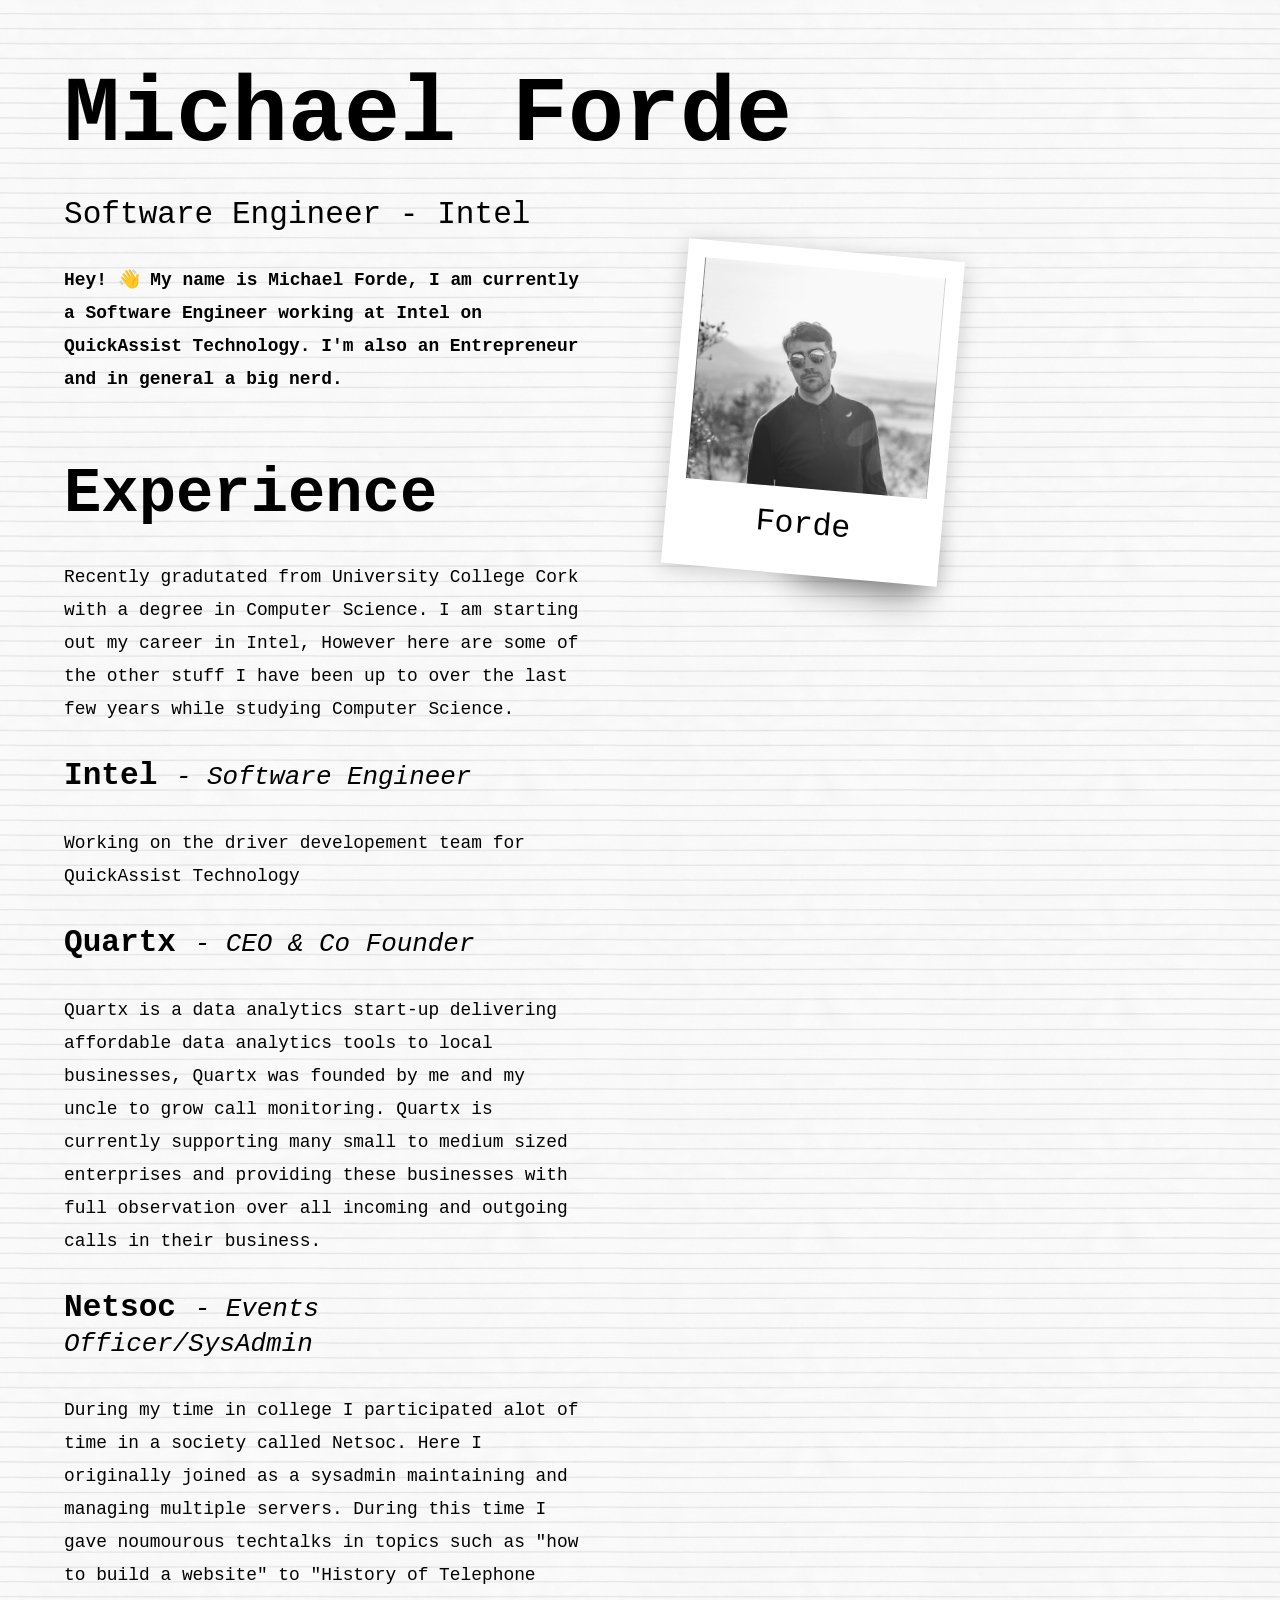
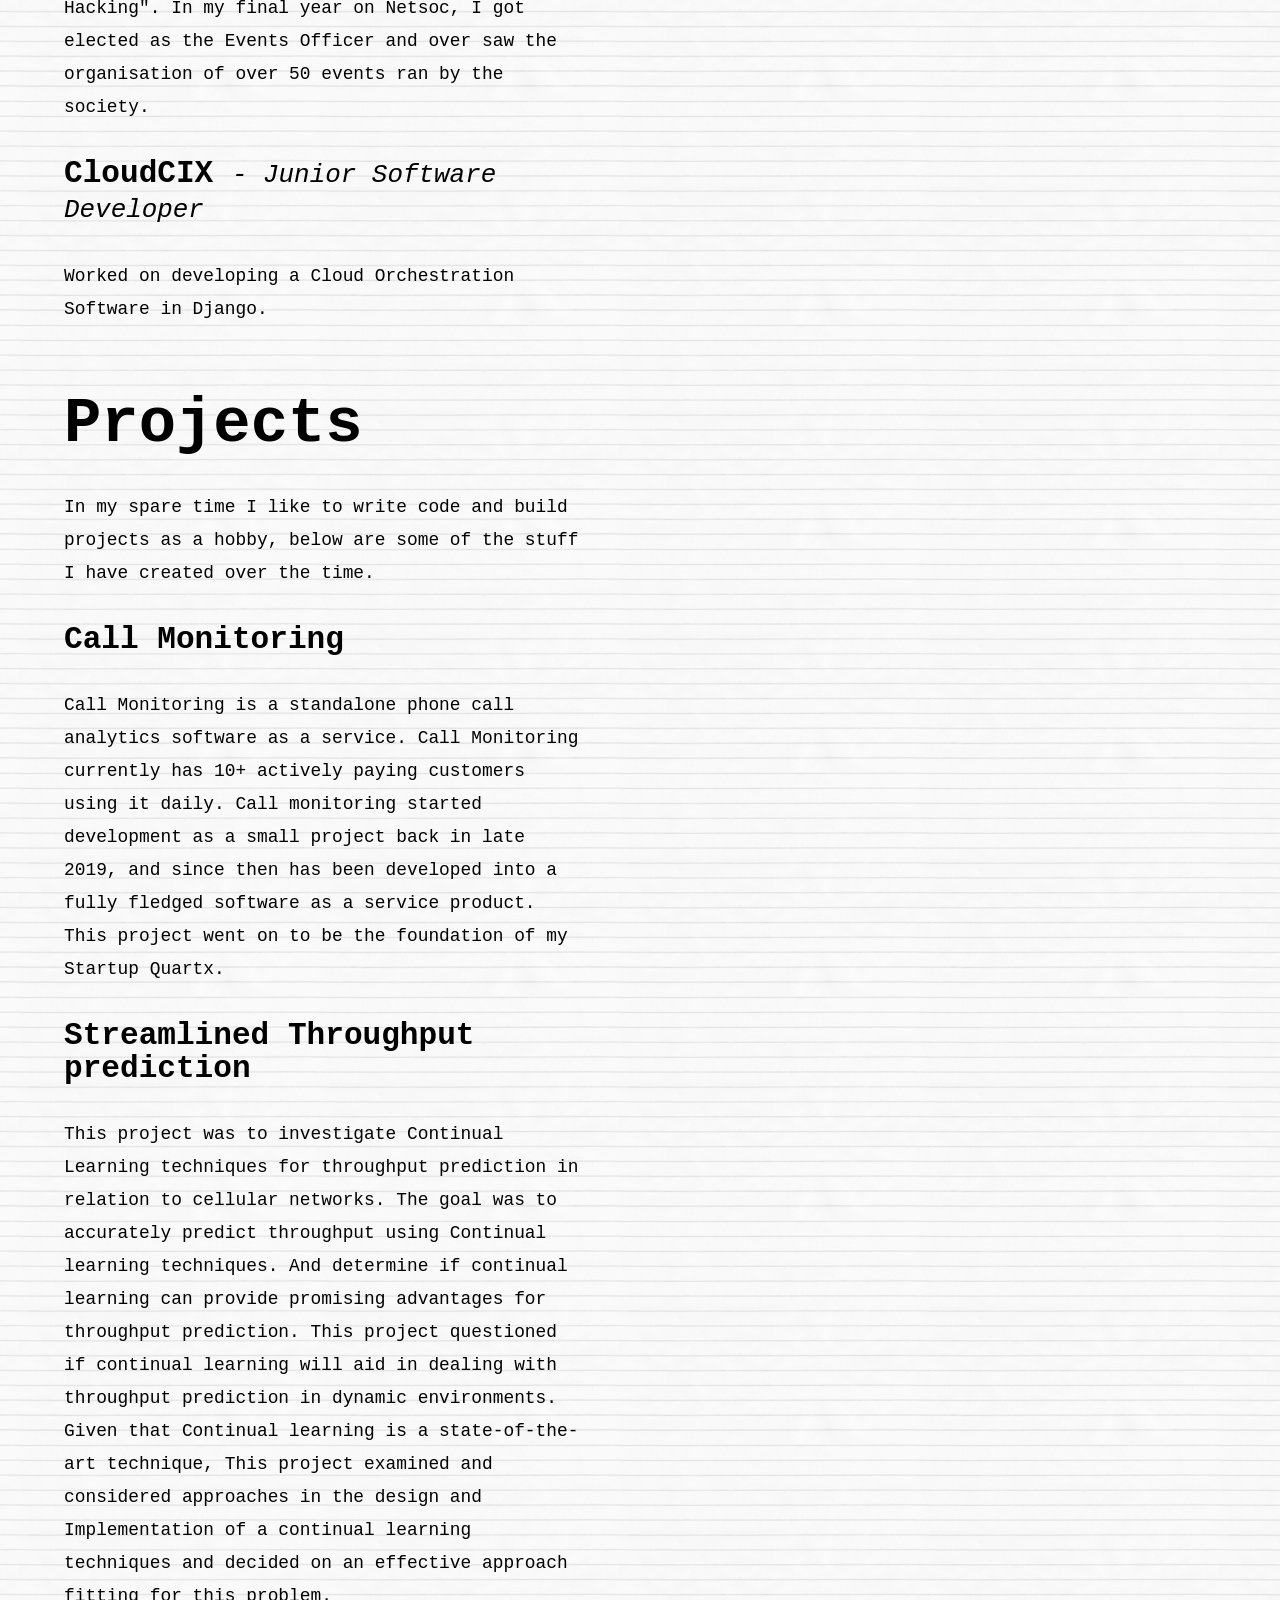
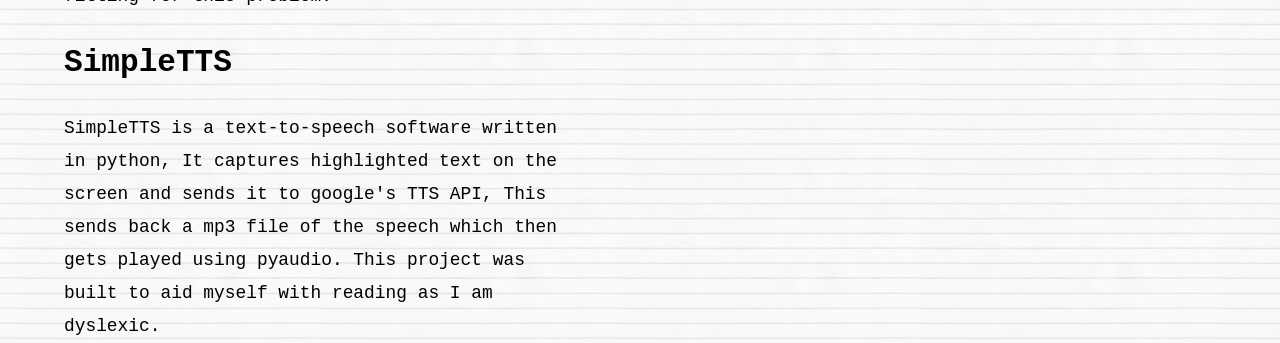
==== index.html @ eefd8bce "first" ====
<!doctype html>
<html>

  <head>
    <title>Michael Forde - forde.dev</title>
    <link rel="stylesheet" type="text/css" href="style/typebase.css" />
  </head>

  <body>

    <h1><code>Michael Forde</code></h1>

  <div class="colLeft">
      <p class="lead">
          <code>Software Engineer - Intel</code>      
      </p>

      <p>
        <b><code> 
          Hey! &#x1F44B; My name is Michael Forde, I am currently a Software Engineer working at Intel on QuickAssist Technology. 
          I'm also an Entrepreneur and in general a big nerd.
        </code></b>
        </p>


    <article>
      <h2><code>Experience</code></h2>

      <p>
        <code>
          Recently gradutated from University College Cork with a degree in Computer Science. I am starting out my career in Intel, However here are
          some of the other stuff I have been up to over the last few years while studying Computer Science.
        </code>
      </p>
      
      <section>
        <h3>
          <code>Intel <small>- Software Engineer</small></code>
        </h3>

        <p>
       <code>Working on the driver developement team for QuickAssist Technology</code>
        </p>
      </section>
      <section>
        <h3>
          <code>Quartx <small>- CEO & Co Founder</small></code>
        </h3>

        <p>
        <code>
          Quartx is a data analytics start-up delivering affordable data analytics tools 
          to local businesses, Quartx was founded by me and my uncle to grow call monitoring. 
          Quartx is currently supporting many small to medium sized enterprises and providing 
          these businesses with full observation over all incoming and outgoing calls in their business.
        </code>
        </p>
      </section>
      <section>
        <h3>
          <code>Netsoc <small>- Events Officer/SysAdmin</small></code>
        </h3>

        <p>
        <code>
          During my time in college I participated alot of time in a society called Netsoc. 
          Here I originally joined as a sysadmin maintaining and managing multiple servers. During this time
          I gave noumourous techtalks in topics such as "how to build a website" to "History of Telephone Hacking".
          In my final year on Netsoc, I got elected as the Events Officer and over saw the organisation of over 50 events
          ran by the society.
        </code>
        </p>
      </section>
      <section>
        <h3>
          <code>CloudCIX <small>- Junior Software Developer</small></code>
        </h3>

        <p>
        <code>
          Worked on developing a Cloud Orchestration Software in Django.
        </code>
        </p>
      </section>
    </article>

    
    <article>
      <h2><code>Projects</code></h2>

      <p>
        <code>
          In my spare time I like to write code and build projects as a hobby, below are some of the stuff I have created over the time.
        </code>
      </p>
      
      <section>
        <h3>
          <code>Call Monitoring</code>
        </h3>

        <p>
        <code>
         Call Monitoring is a standalone phone call analytics software as a service. 
         Call Monitoring currently has 10+ actively paying customers using it daily. 
         Call monitoring started development as a small project back in late 2019, 
         and since then has been developed into a fully fledged software as a service product.
         This project went on to be the foundation of my Startup Quartx.
        </code>
        </p>
      </section>
      <section>
        <h3>
          <code>Streamlined Throughput prediction</code>
        </h3>

        <p>
        <code>
          This project was to investigate Continual Learning techniques for
          throughput prediction in relation to cellular networks. The goal was to accurately
          predict throughput using Continual learning techniques. And determine
          if continual learning can provide promising advantages for throughput 
          prediction. This project questioned if continual learning will aid in
          dealing with throughput prediction in dynamic environments. Given that
          Continual learning is a state-of-the-art technique, This project examined
          and considered approaches in the design and Implementation of a continual
          learning techniques and decided on an effective approach fitting for this problem.
        </code>
        </p>
      </section>
      <section>
        <h3>
          <code>SimpleTTS</code>
        </h3>

        <p>
        <code>
          SimpleTTS is a text-to-speech software written in python, It captures
          highlighted text on the screen and sends it to google's TTS API, This
          sends back a mp3 file of the speech which then gets played using pyaudio.
          This project was built to aid myself with reading as I am dyslexic.
        </code>
        </p>
      </section>
    </article>


    </div>

    <div class="colright">
      <div class="item">
        <div class="polaroid"><img src="./assets/forde.png">
          <div class="caption"><code>Forde</code></div>
        </div>
      </div>


    </div>



  </body>
</html>
---- style/typebase.css ----
/*! Typebase.less v0.1.0 | MIT License */
/* Setup */
html {
  /* Change default typefaces here */
  font-family: serif;
  font-size: 137.5%;
  -webkit-font-smoothing: antialiased;
}
/* Copy & Lists */

body {
  /* width: 50%; */
  background-image: url(../assets/lined-paper.png);
  /* background-size: 20em; */
  background-repeat: repeat;
  margin: 0 5%;
}
.colLeft { 
  width: 45%; 
  float: left; 
  margin-right: 5%; 
}
.colRight { 
  width: 45%; 
  float: left; 
}
p {
  line-height: 1.5rem;
  margin-top: 1.5rem;
  margin-bottom: 0;
}
small {
  font-style: italic;
  font-weight: 10;
}
ul,
ol {
  margin-top: 1.5rem;
  margin-bottom: 1.5rem;
}
ul li,
ol li {
  line-height: 1.5rem;
}
ul ul,
ol ul,
ul ol,
ol ol {
  margin-top: 0;
  margin-bottom: 0;
}
blockquote {
  line-height: 1.5rem;
  margin-top: 1.5rem;
  margin-bottom: 1.5rem;
}
/* Headings */
h1,
h2,
h3,
h4,
h5,
h6 {
  /* Change heading typefaces here */
  font-family: sans-serif;
  margin-top: 1.5rem;
  margin-bottom: 0;
  line-height: 1.5rem;
}
h1 {
  font-size: 4.242rem;
  line-height: 4.5rem;
  margin-top: 3rem;
}
h2 {
  font-size: 2.828rem;
  line-height: 3rem;
  margin-top: 3rem;
}
h3 {
  font-size: 1.414rem;
}
h4 {
  font-size: 0.707rem;
}
h5 {
  font-size: 0.4713333333333333rem;
}
h6 {
  font-size: 0.3535rem;
}
/* Tables */
table {
  margin-top: 1.5rem;
  border-spacing: 0px;
  border-collapse: collapse;
}
table td,
table th {
  padding: 0;
  line-height: 33px;
}
/* Code blocks */
code {
  vertical-align: bottom;
}
/* Leading paragraph text */
.lead {
  font-size: 1.414rem;
}
/* Hug the block above you */
.hug {
  margin-top: 0;
}

.wrapper {
  width: 100%;
  padding: 0 2rem;
  text-align: center;
}
.polaroid {
  background: #fff;
  padding: 1rem;
  box-shadow: 0 0.2rem 1.2rem rgba(0,0,0,0.2);
  
}
.polaroid > img{
  max-width: 100%;
  height: auto;
}
.caption {
  font-size: 1.8rem;
  text-align: center;
  line-height: 2em;
}
.item {
  width: 30%;
  display: inline-block;
  margin-top: 2rem;
  filter: grayscale(100%);
}
.item .polaroid:before {
  content: '';
  position: absolute;
  z-index: -1;
  transition: all 0.35s;
}
.item:nth-of-type(4n+1) {
  transform: scale(0.8, 0.8) rotate(5deg);
  transition: all 0.35s;
}
.item:nth-of-type(4n+1) .polaroid:before {
  transform: rotate(6deg);
  height: 20%;
  width: 47%;
  bottom: 30px;
  right: 12px;
  box-shadow: 0 2.1rem 2rem rgba(0,0,0,0.4);
}
.item:nth-of-type(4n+2) {
  transform: scale(0.8, 0.8) rotate(-5deg);
  transition: all 0.35s;
}
.item:nth-of-type(4n+2) .polaroid:before {
  transform: rotate(-6deg);
  height: 20%;
  width: 47%;
  bottom: 30px;
  left: 12px;
  box-shadow: 0 2.1rem 2rem rgba(0,0,0,0.4);
}
.item:nth-of-type(4n+4) {
  transform: scale(0.8, 0.8) rotate(3deg);
  transition: all 0.35s;
}
.item:nth-of-type(4n+4) .polaroid:before {
  transform: rotate(4deg);
  height: 20%;
  width: 47%;
  bottom: 30px;
  right: 12px;
  box-shadow: 0 2.1rem 2rem rgba(0,0,0,0.3);
}
.item:nth-of-type(4n+3) {
  transform: scale(0.8, 0.8) rotate(-3deg);
  transition: all 0.35s;
}
.item:nth-of-type(4n+3) .polaroid:before {
  transform: rotate(-4deg);
  height: 20%;
  width: 47%;
  bottom: 30px;
  left: 12px;
  box-shadow: 0 2.1rem 2rem rgba(0,0,0,0.3);
}
.item:hover {
  filter: none;
  transform: scale(1, 1) rotate(0deg) !important;
  transition: all 0.35s;
}
.item:hover .polaroid:before {
  content: '';
  position: absolute;
  z-index: -1;
  transform: rotate(0deg);
  height: 90%;
  width: 90%;
  bottom: 0%;
  right: 5%;
  box-shadow: 0 1rem 3rem rgba(0,0,0,0.2);
  transition: all 0.35s;
}
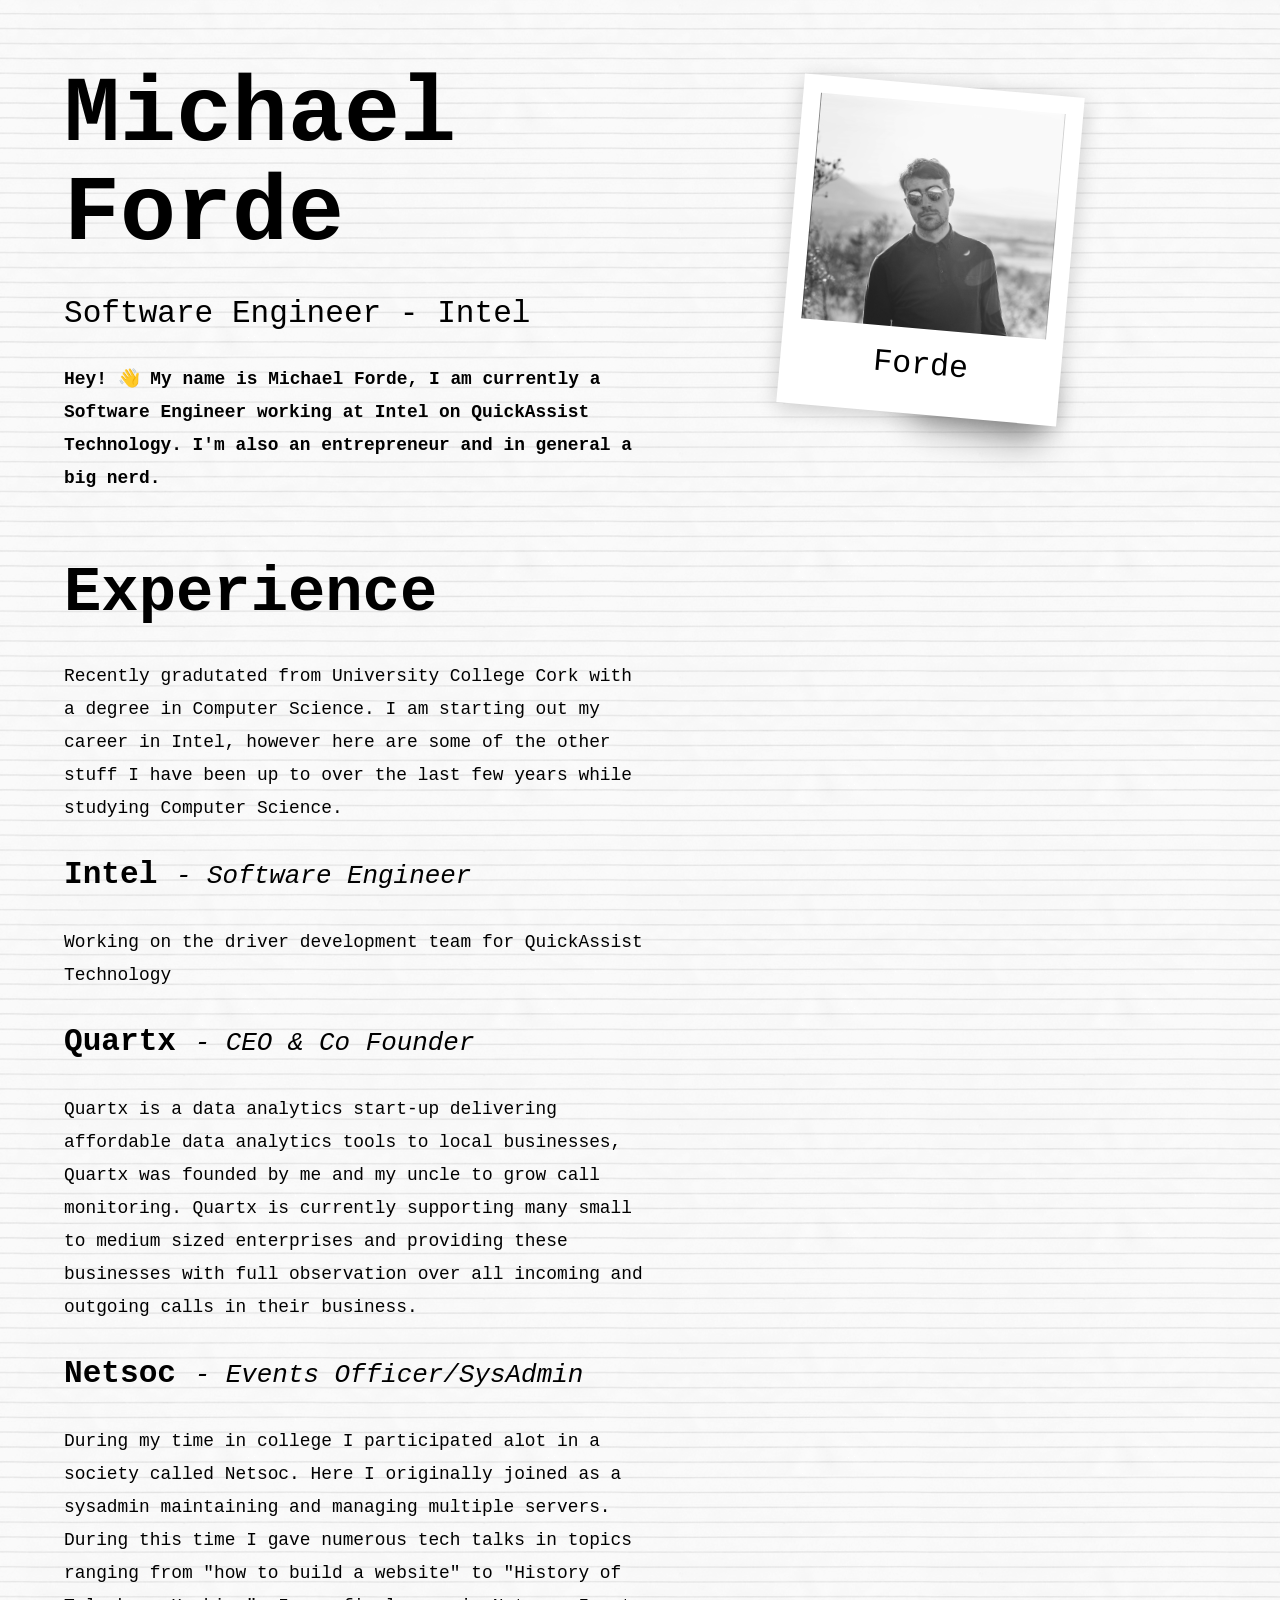
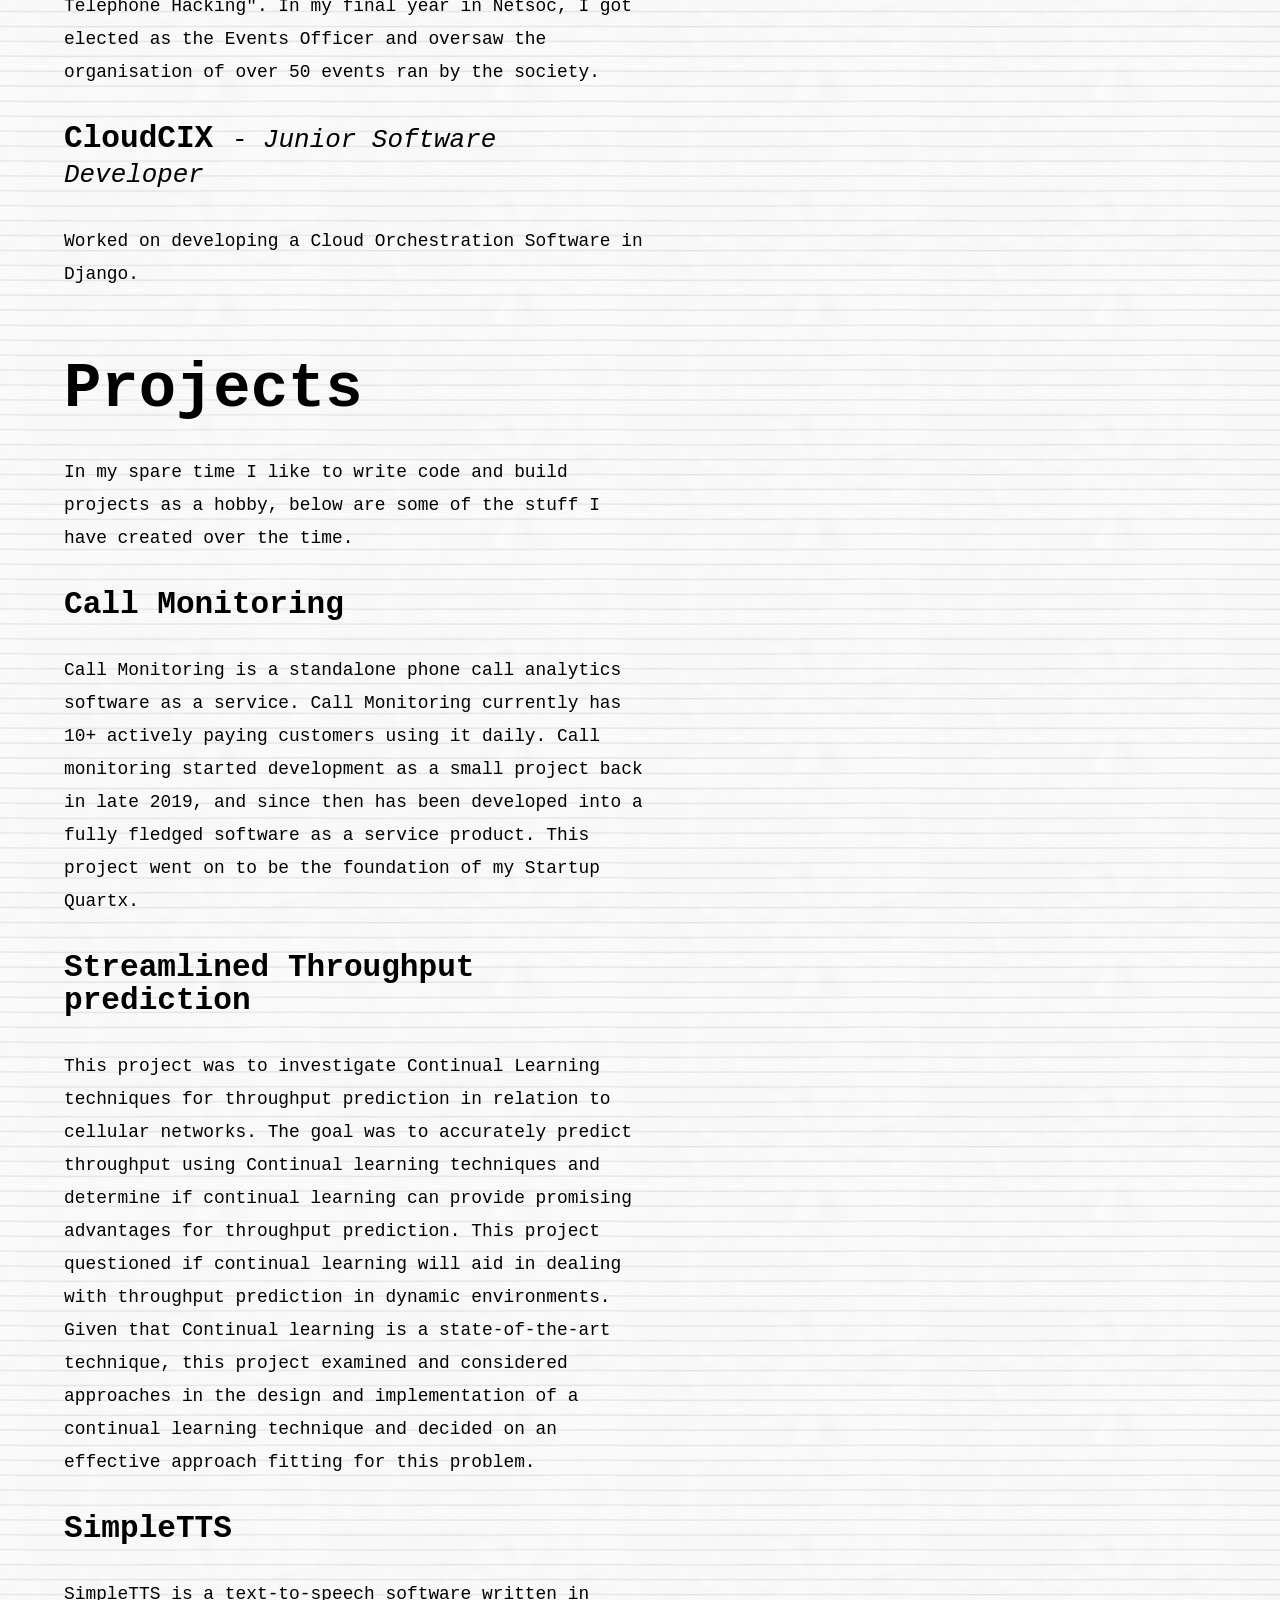
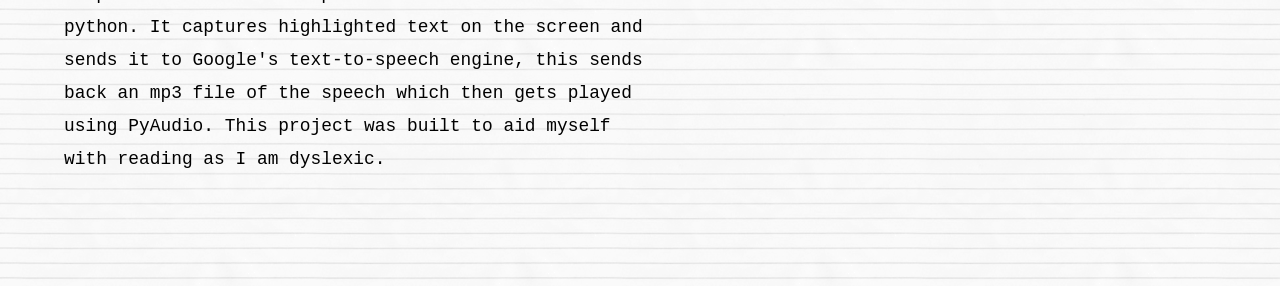
==== commit d6f62a00: "added changes" ====
--- a/index.html
+++ b/index.html
@@ -8,9 +8,11 @@
 
   <body>
 
+
+
+  <div class="col">
+
     <h1><code>Michael Forde</code></h1>
-
-  <div class="colLeft">
       <p class="lead">
           <code>Software Engineer - Intel</code>      
       </p>
@@ -18,7 +20,7 @@
       <p>
         <b><code> 
           Hey! &#x1F44B; My name is Michael Forde, I am currently a Software Engineer working at Intel on QuickAssist Technology. 
-          I'm also an Entrepreneur and in general a big nerd.
+          I'm also an entrepreneur and in general a big nerd.
         </code></b>
         </p>
 
@@ -28,7 +30,7 @@
 
       <p>
         <code>
-          Recently gradutated from University College Cork with a degree in Computer Science. I am starting out my career in Intel, However here are
+          Recently gradutated from University College Cork with a degree in Computer Science. I am starting out my career in Intel, however here are
           some of the other stuff I have been up to over the last few years while studying Computer Science.
         </code>
       </p>
@@ -39,7 +41,7 @@
         </h3>
 
         <p>
-       <code>Working on the driver developement team for QuickAssist Technology</code>
+       <code>Working on the driver development team for QuickAssist Technology</code>
         </p>
       </section>
       <section>
@@ -63,10 +65,10 @@
 
         <p>
         <code>
-          During my time in college I participated alot of time in a society called Netsoc. 
+          During my time in college I participated alot in a society called Netsoc. 
           Here I originally joined as a sysadmin maintaining and managing multiple servers. During this time
-          I gave noumourous techtalks in topics such as "how to build a website" to "History of Telephone Hacking".
-          In my final year on Netsoc, I got elected as the Events Officer and over saw the organisation of over 50 events
+          I gave numerous tech talks in topics ranging from "how to build a website" to "History of Telephone Hacking".
+          In my final year in Netsoc, I got elected as the Events Officer and oversaw the organisation of over 50 events
           ran by the society.
         </code>
         </p>
@@ -118,13 +120,13 @@
         <code>
           This project was to investigate Continual Learning techniques for
           throughput prediction in relation to cellular networks. The goal was to accurately
-          predict throughput using Continual learning techniques. And determine
+          predict throughput using Continual learning techniques and determine
           if continual learning can provide promising advantages for throughput 
           prediction. This project questioned if continual learning will aid in
           dealing with throughput prediction in dynamic environments. Given that
-          Continual learning is a state-of-the-art technique, This project examined
-          and considered approaches in the design and Implementation of a continual
-          learning techniques and decided on an effective approach fitting for this problem.
+          Continual learning is a state-of-the-art technique, this project examined
+          and considered approaches in the design and implementation of a continual
+          learning technique and decided on an effective approach fitting for this problem.
         </code>
         </p>
       </section>
@@ -135,9 +137,9 @@
 
         <p>
         <code>
-          SimpleTTS is a text-to-speech software written in python, It captures
-          highlighted text on the screen and sends it to google's TTS API, This
-          sends back a mp3 file of the speech which then gets played using pyaudio.
+          SimpleTTS is a text-to-speech software written in python. It captures
+          highlighted text on the screen and sends it to Google's text-to-speech engine, this
+          sends back an mp3 file of the speech which then gets played using PyAudio.
           This project was built to aid myself with reading as I am dyslexic.
         </code>
         </p>
@@ -147,15 +149,14 @@
 
     </div>
 
-    <div class="colright">
+    <div class="col">
       <div class="item">
         <div class="polaroid"><img src="./assets/forde.png">
           <div class="caption"><code>Forde</code></div>
         </div>
       </div>
+    </div>
 
-
-    </div>
 
 
 
--- a/style/typebase.css
+++ b/style/typebase.css
@@ -14,16 +14,13 @@
   /* background-size: 20em; */
   background-repeat: repeat;
   margin: 0 5%;
-}
-.colLeft { 
-  width: 45%; 
-  float: left; 
-  margin-right: 5%; 
-}
-.colRight { 
-  width: 45%; 
-  float: left; 
-}
+  display: grid;
+  grid-template-columns: auto auto;
+}
+.col { 
+ padding: 0 5em 5em 0;
+}
+
 p {
   line-height: 1.5rem;
   margin-top: 1.5rem;
@@ -134,7 +131,6 @@
   line-height: 2em;
 }
 .item {
-  width: 30%;
   display: inline-block;
   margin-top: 2rem;
   filter: grayscale(100%);
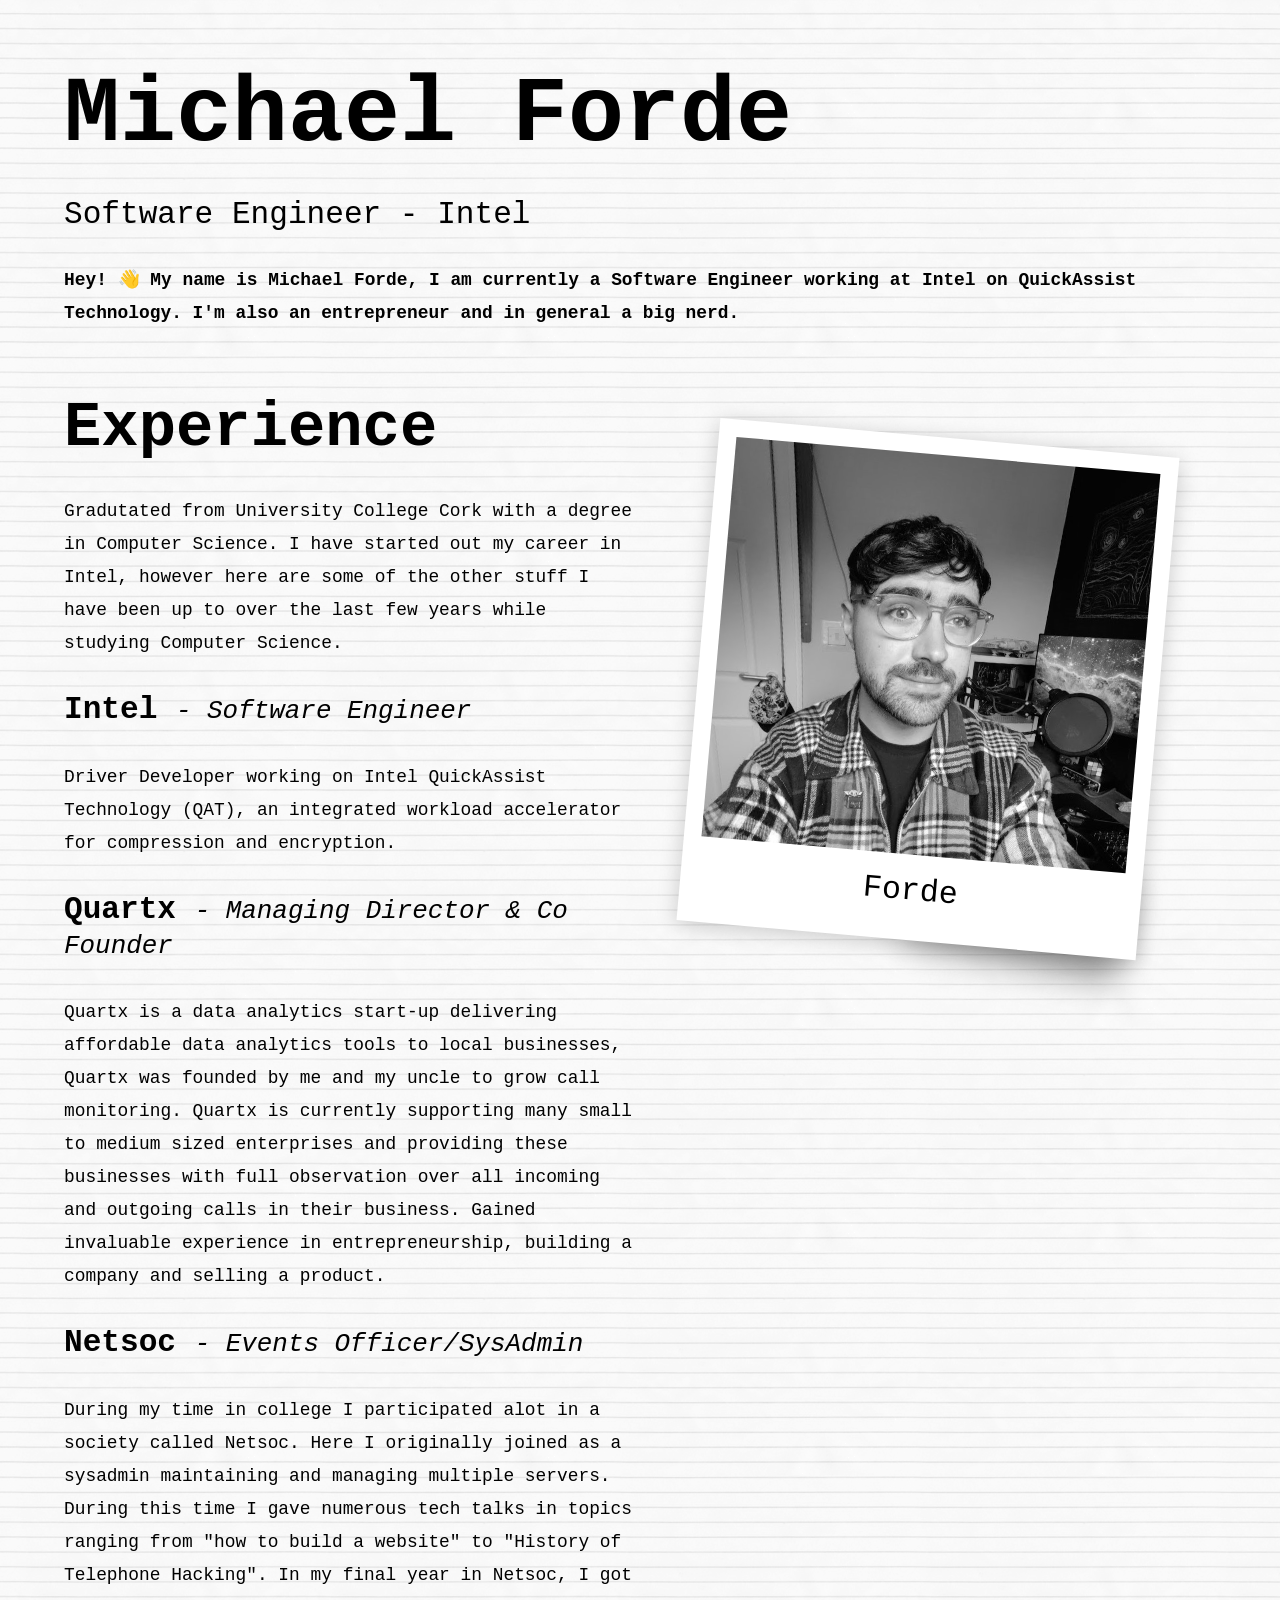
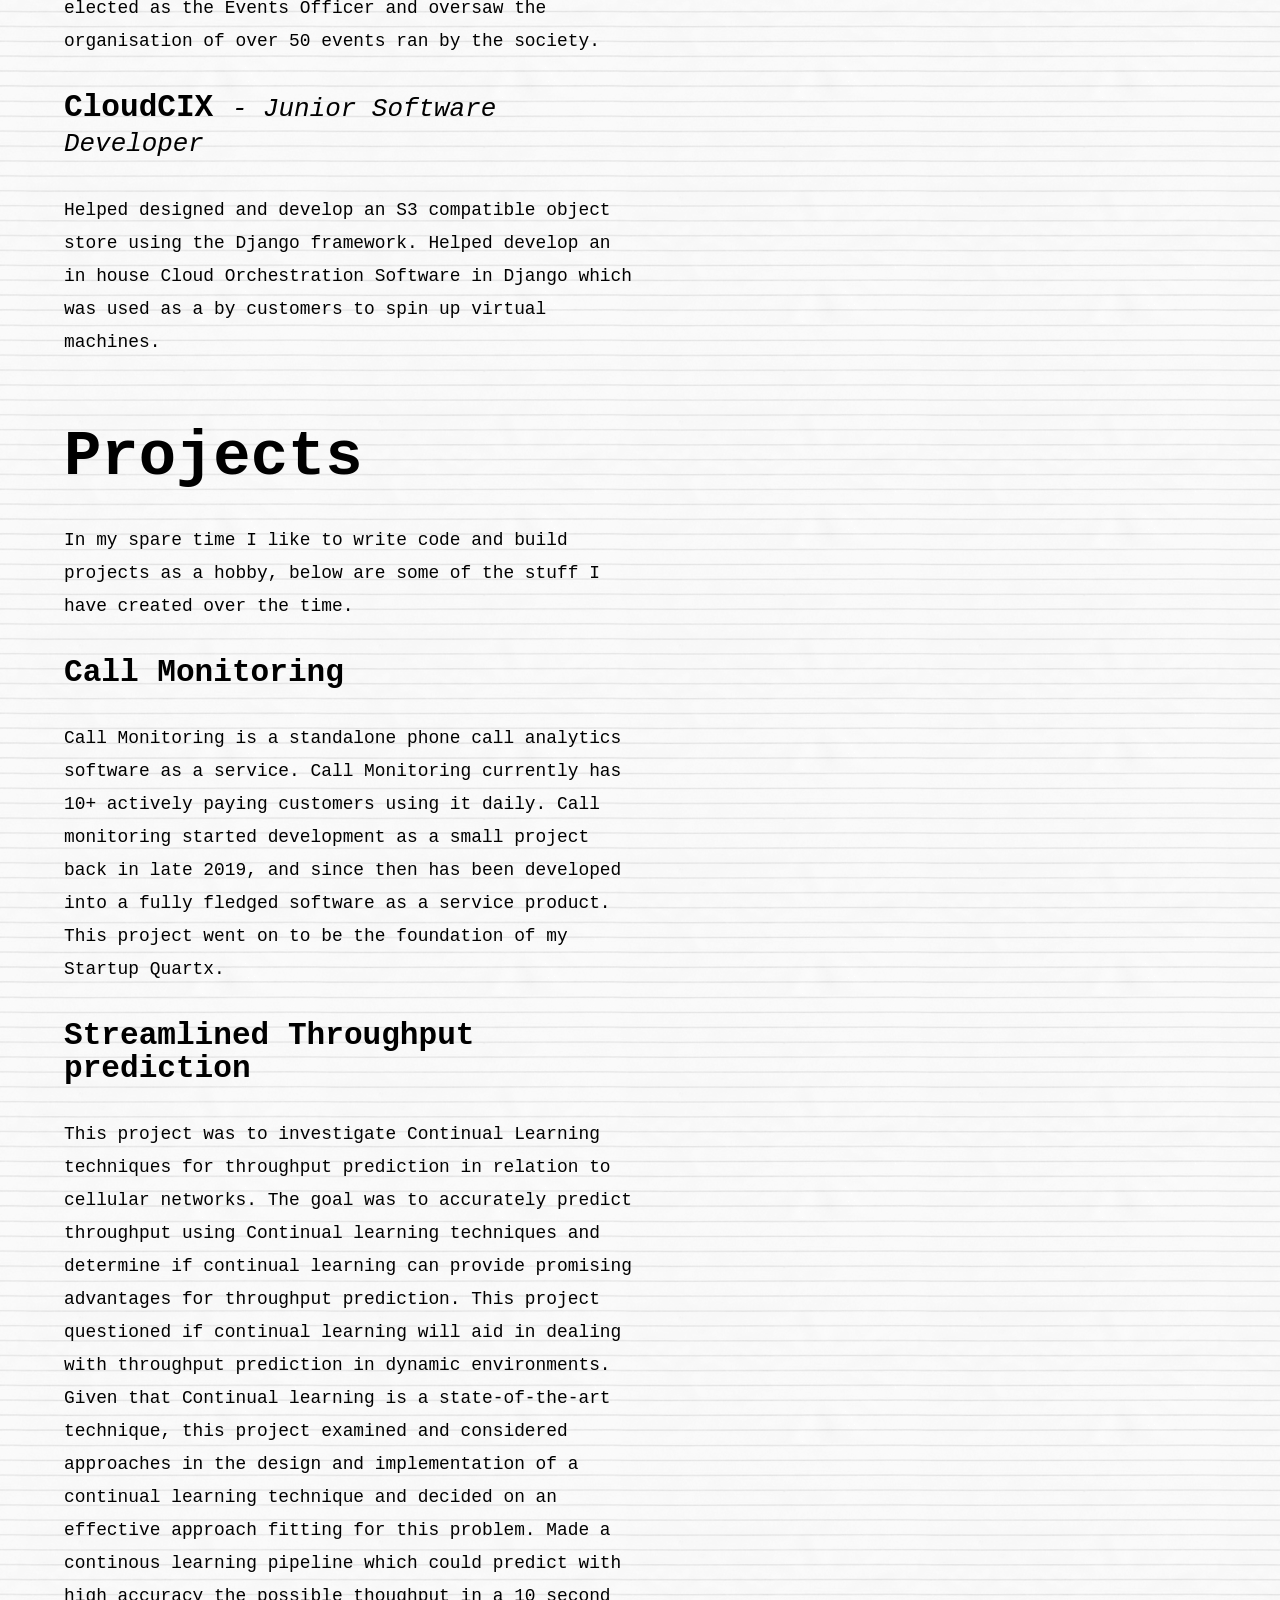
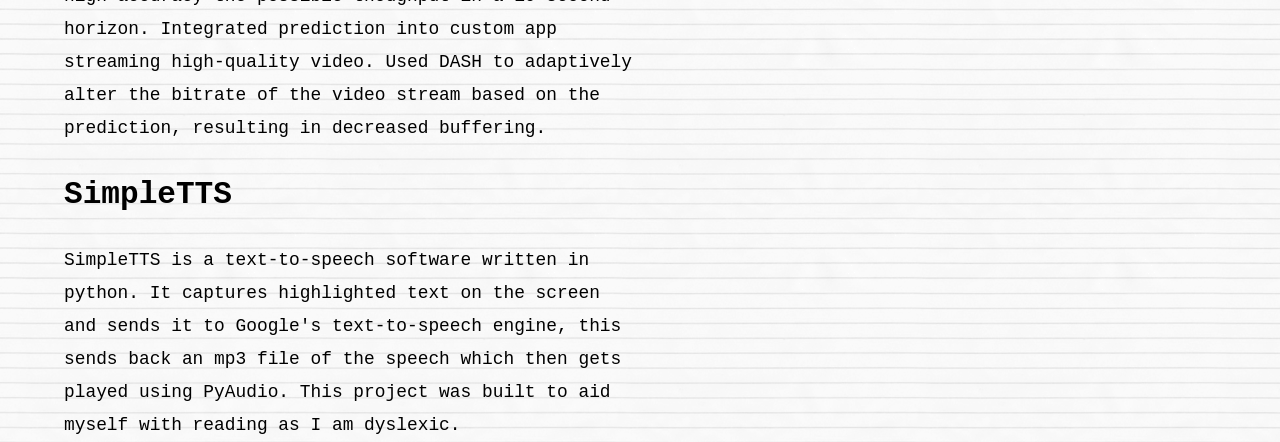
==== commit 18f11e2c: "Making website scale with phone small adjustment to scale website for phones  Signed-off-by: Michael" ====
--- a/index.html
+++ b/index.html
@@ -10,7 +10,7 @@
 
 
 
-  <div class="col">
+  <div class="top">
 
     <h1><code>Michael Forde</code></h1>
       <p class="lead">
@@ -23,14 +23,24 @@
           I'm also an entrepreneur and in general a big nerd.
         </code></b>
         </p>
+  </div>
 
+  <div class="photo">
+    <div class="item">
+      <div class="polaroid"><img src="./assets/forde-2.jpg">
+        <div class="caption"><code>Forde</code></div>
+      </div>
+    </div>
+  </div>
+  
+  <div class="main">
 
     <article>
       <h2><code>Experience</code></h2>
 
       <p>
         <code>
-          Recently gradutated from University College Cork with a degree in Computer Science. I am starting out my career in Intel, however here are
+          Gradutated from University College Cork with a degree in Computer Science. I have started out my career in Intel, however here are
           some of the other stuff I have been up to over the last few years while studying Computer Science.
         </code>
       </p>
@@ -41,12 +51,15 @@
         </h3>
 
         <p>
-       <code>Working on the driver development team for QuickAssist Technology</code>
+          <code>
+            Driver Developer working on Intel QuickAssist Technology (QAT), 
+            an integrated workload accelerator for compression and encryption.
+          </code>
         </p>
       </section>
       <section>
         <h3>
-          <code>Quartx <small>- CEO & Co Founder</small></code>
+          <code>Quartx <small>- Managing Director & Co Founder</small></code>
         </h3>
 
         <p>
@@ -55,6 +68,7 @@
           to local businesses, Quartx was founded by me and my uncle to grow call monitoring. 
           Quartx is currently supporting many small to medium sized enterprises and providing 
           these businesses with full observation over all incoming and outgoing calls in their business.
+          Gained invaluable experience in entrepreneurship, building a company and selling a product.
         </code>
         </p>
       </section>
@@ -80,7 +94,9 @@
 
         <p>
         <code>
-          Worked on developing a Cloud Orchestration Software in Django.
+          Helped designed and develop an S3 compatible object store using the Django framework.
+          Helped develop an in house Cloud Orchestration Software in Django which was 
+          used as a by customers to spin up virtual machines.
         </code>
         </p>
       </section>
@@ -102,13 +118,13 @@
         </h3>
 
         <p>
-        <code>
-         Call Monitoring is a standalone phone call analytics software as a service. 
-         Call Monitoring currently has 10+ actively paying customers using it daily. 
-         Call monitoring started development as a small project back in late 2019, 
-         and since then has been developed into a fully fledged software as a service product.
-         This project went on to be the foundation of my Startup Quartx.
-        </code>
+          <code>
+          Call Monitoring is a standalone phone call analytics software as a service. 
+          Call Monitoring currently has 10+ actively paying customers using it daily. 
+          Call monitoring started development as a small project back in late 2019, 
+          and since then has been developed into a fully fledged software as a service product.
+          This project went on to be the foundation of my Startup Quartx.
+          </code>
         </p>
       </section>
       <section>
@@ -117,17 +133,21 @@
         </h3>
 
         <p>
-        <code>
-          This project was to investigate Continual Learning techniques for
-          throughput prediction in relation to cellular networks. The goal was to accurately
-          predict throughput using Continual learning techniques and determine
-          if continual learning can provide promising advantages for throughput 
-          prediction. This project questioned if continual learning will aid in
-          dealing with throughput prediction in dynamic environments. Given that
-          Continual learning is a state-of-the-art technique, this project examined
-          and considered approaches in the design and implementation of a continual
-          learning technique and decided on an effective approach fitting for this problem.
-        </code>
+          <code>
+            This project was to investigate Continual Learning techniques for
+            throughput prediction in relation to cellular networks. The goal was to accurately
+            predict throughput using Continual learning techniques and determine
+            if continual learning can provide promising advantages for throughput 
+            prediction. This project questioned if continual learning will aid in
+            dealing with throughput prediction in dynamic environments. Given that
+            Continual learning is a state-of-the-art technique, this project examined
+            and considered approaches in the design and implementation of a continual
+            learning technique and decided on an effective approach fitting for this problem.
+            Made a continous learning pipeline which could predict with high accuracy the possible
+            thoughput in a 10 second horizon. Integrated prediction into custom app streaming high-quality video.
+            Used DASH to adaptively alter the bitrate of the video stream based on the prediction,
+            resulting in decreased buffering.
+          </code>
         </p>
       </section>
       <section>
@@ -136,29 +156,16 @@
         </h3>
 
         <p>
-        <code>
-          SimpleTTS is a text-to-speech software written in python. It captures
-          highlighted text on the screen and sends it to Google's text-to-speech engine, this
-          sends back an mp3 file of the speech which then gets played using PyAudio.
-          This project was built to aid myself with reading as I am dyslexic.
-        </code>
+          <code>
+            SimpleTTS is a text-to-speech software written in python. It captures
+            highlighted text on the screen and sends it to Google's text-to-speech engine, this
+            sends back an mp3 file of the speech which then gets played using PyAudio.
+            This project was built to aid myself with reading as I am dyslexic.
+          </code>
         </p>
       </section>
     </article>
-
-
     </div>
-
-    <div class="col">
-      <div class="item">
-        <div class="polaroid"><img src="./assets/forde.png">
-          <div class="caption"><code>Forde</code></div>
-        </div>
-      </div>
-    </div>
-
-
-
 
   </body>
 </html>
--- a/style/typebase.css
+++ b/style/typebase.css
@@ -1,5 +1,6 @@
 /*! Typebase.less v0.1.0 | MIT License */
 /* Setup */
+
 html {
   /* Change default typefaces here */
   font-family: serif;
@@ -14,11 +15,7 @@
   /* background-size: 20em; */
   background-repeat: repeat;
   margin: 0 5%;
-  display: grid;
   grid-template-columns: auto auto;
-}
-.col { 
- padding: 0 5em 5em 0;
 }
 
 p {
@@ -206,3 +203,24 @@
   box-shadow: 0 1rem 3rem rgba(0,0,0,0.2);
   transition: all 0.35s;
 }
+
+.top {
+  float: left;
+  width: 100%;
+}
+
+.main {
+  float: left;
+  width: 50%;
+}
+
+.photo {
+  float: right;
+  width: 50%;
+}
+
+@media screen and (max-width: 65em) {
+  .top, .photo, .main {
+    width: 100%;
+  }
+}
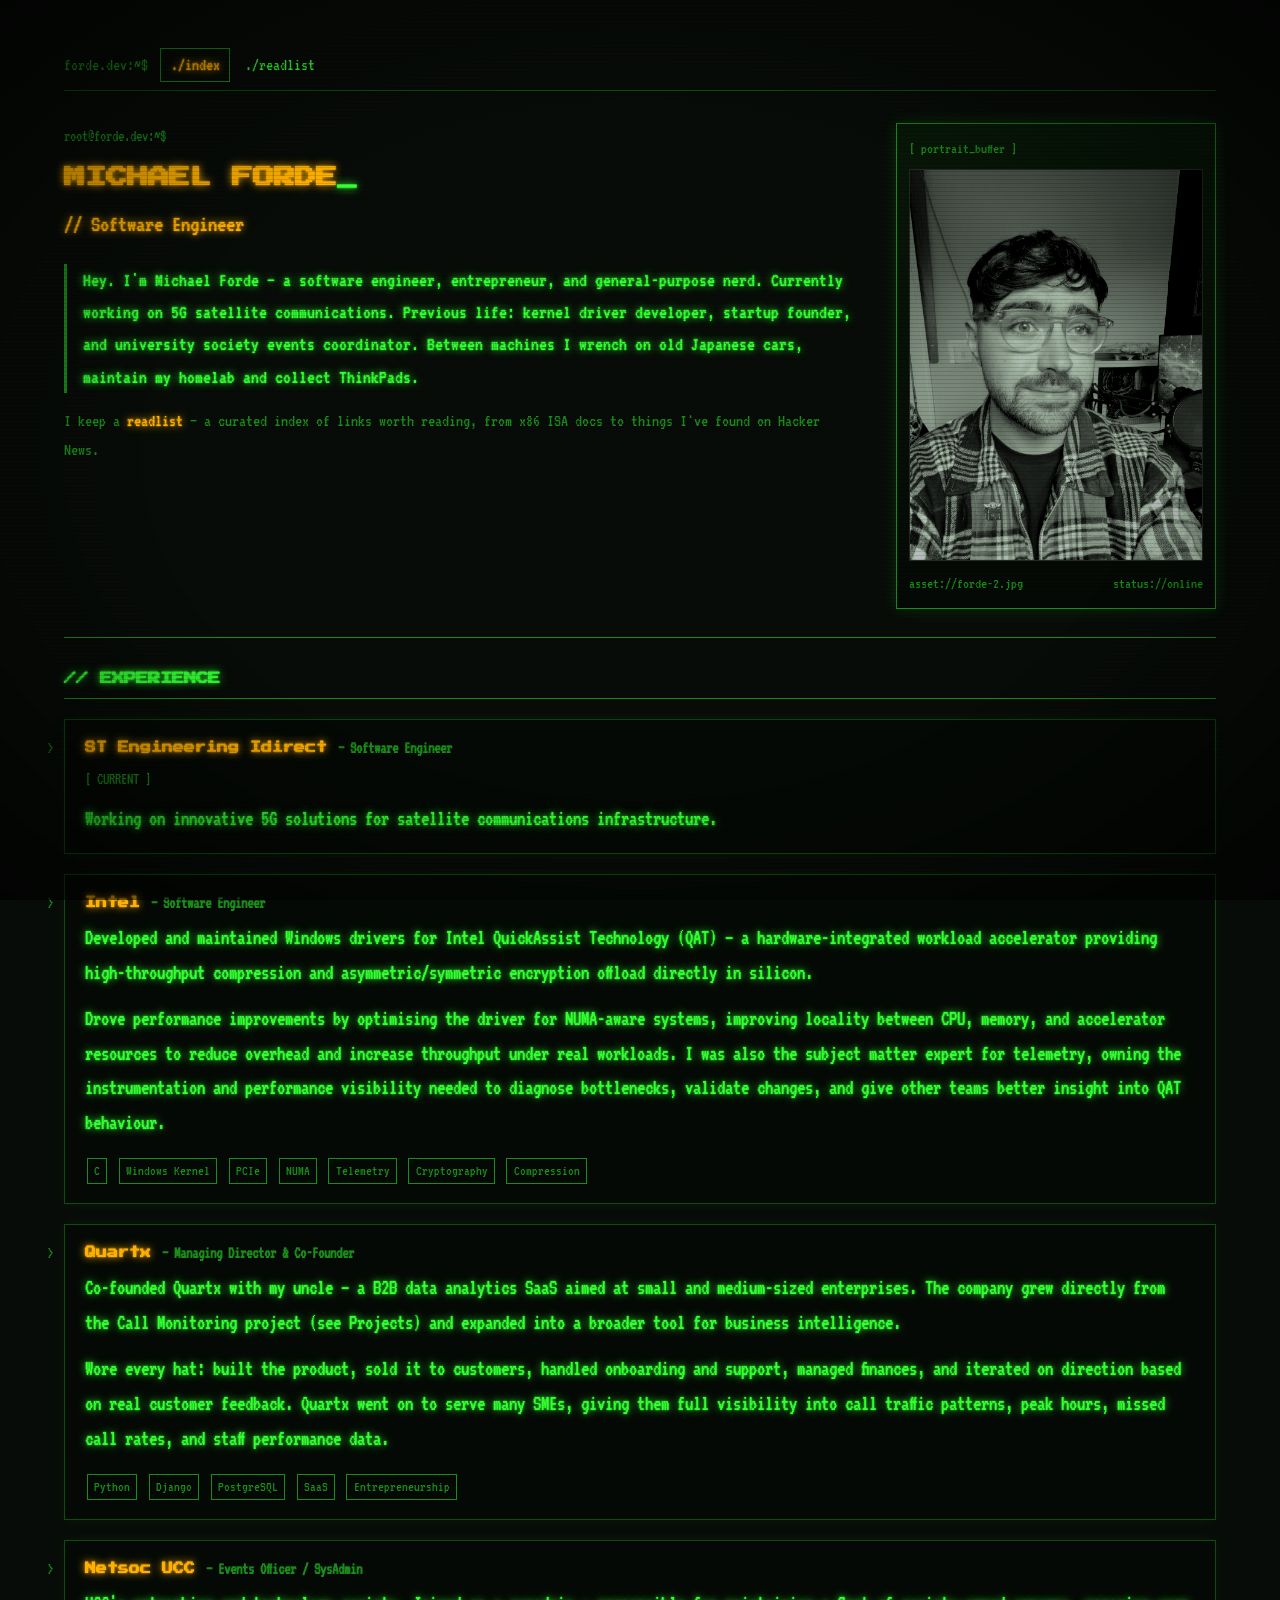
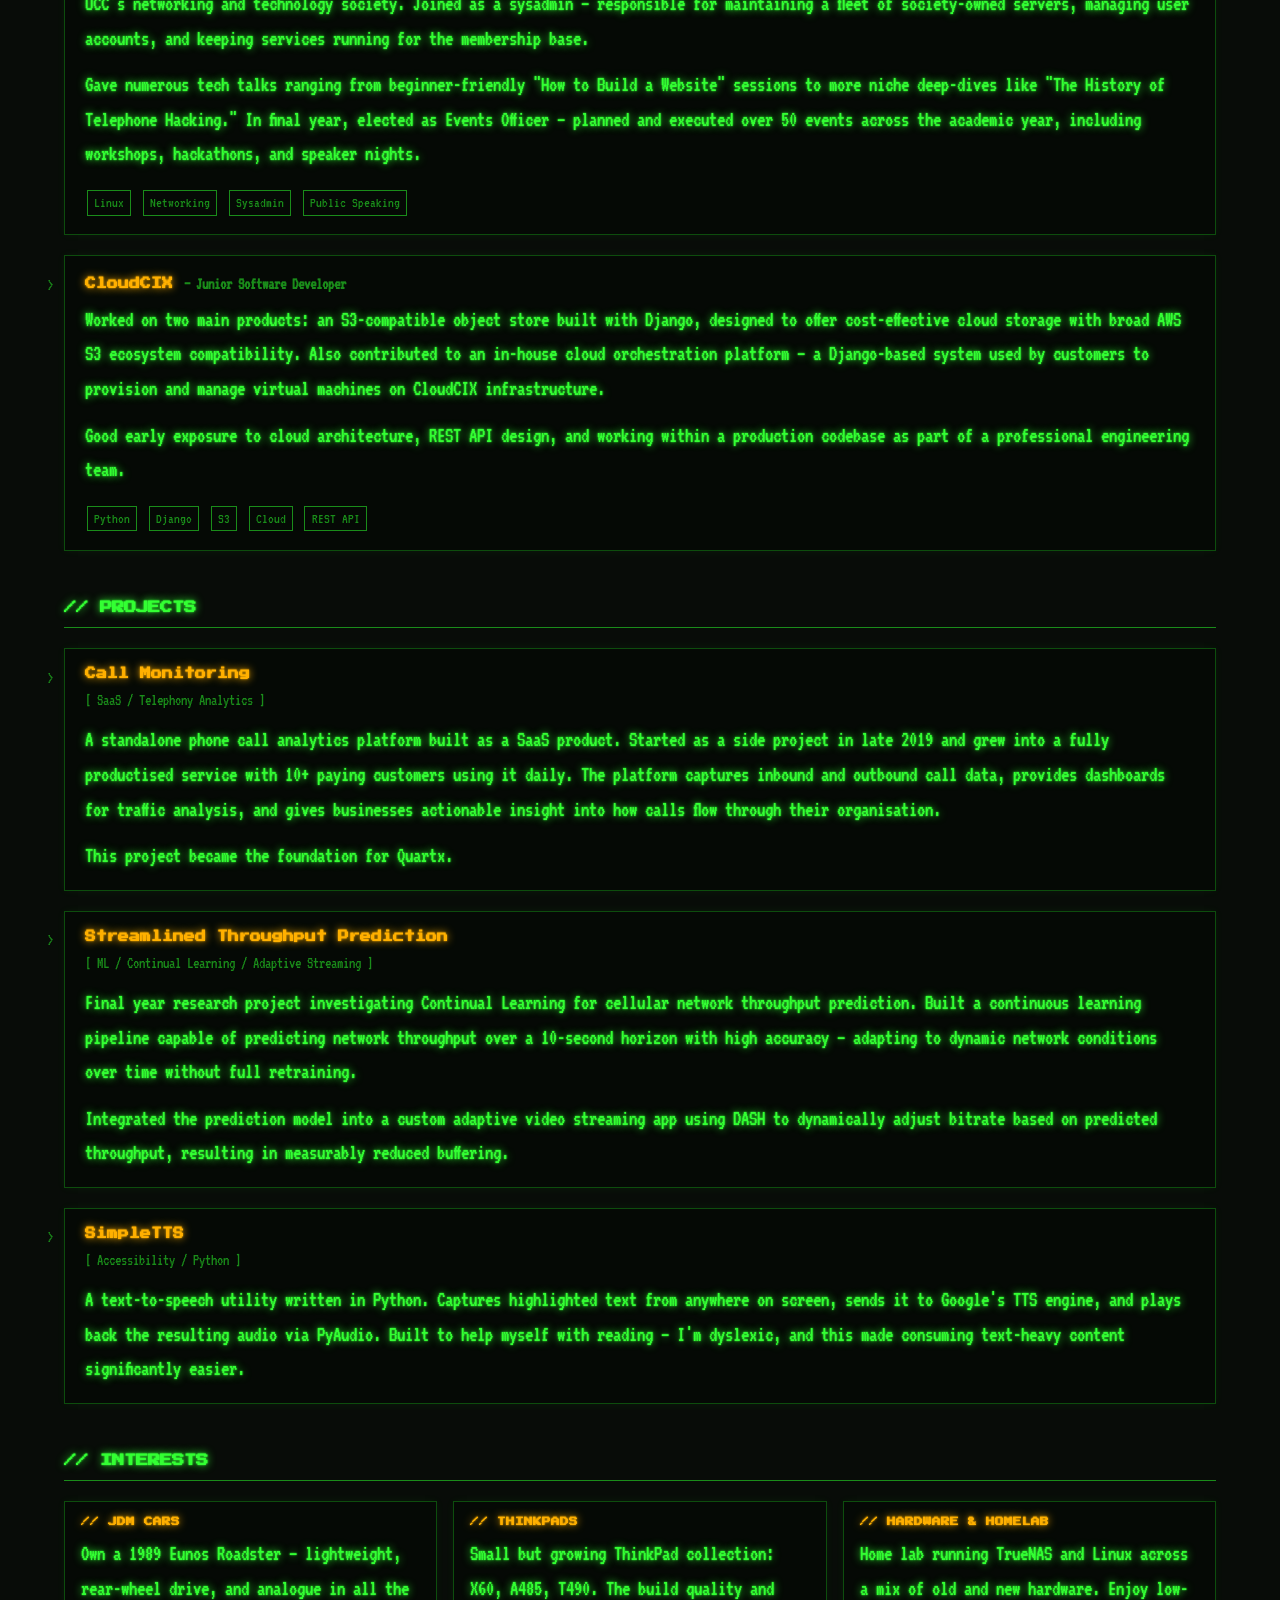
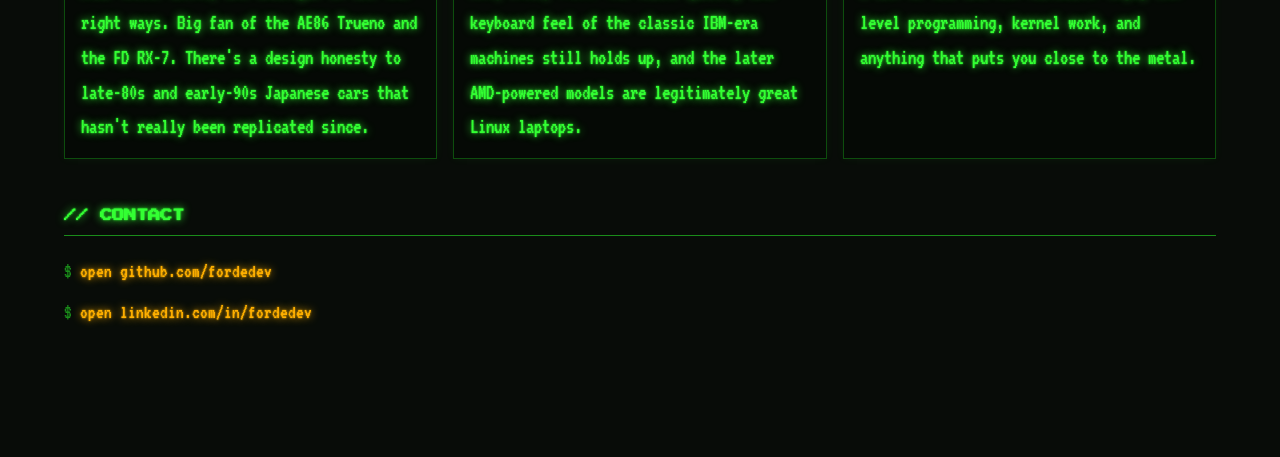
==== commit a32b1c15: "update to be retro styled" ====
--- a/index.html
+++ b/index.html
@@ -1,170 +1,253 @@
 <!doctype html>
-<html>
+<html lang="en">
 
   <head>
-    <title>Michael Forde - forde.dev</title>
+    <meta charset="UTF-8" />
+    <meta name="viewport" content="width=device-width, initial-scale=1.0" />
+    <title>Michael Forde // forde.dev</title>
+    <link rel="preconnect" href="https://fonts.googleapis.com" />
+    <link rel="preconnect" href="https://fonts.gstatic.com" crossorigin />
+    <link href="https://fonts.googleapis.com/css2?family=Press+Start+2P&family=VT323&display=swap" rel="stylesheet" />
     <link rel="stylesheet" type="text/css" href="style/typebase.css" />
   </head>
 
   <body>
 
-
-
-  <div class="top">
-
-    <h1><code>Michael Forde</code></h1>
-      <p class="lead">
-          <code>Software Engineer - Intel</code>      
-      </p>
-
-      <p>
-        <b><code> 
-          Hey! &#x1F44B; My name is Michael Forde, I am currently a Software Engineer working at Intel on QuickAssist Technology. 
-          I'm also an entrepreneur and in general a big nerd.
-        </code></b>
-        </p>
-  </div>
-
-  <div class="photo">
-    <div class="item">
-      <div class="polaroid"><img src="./assets/forde-2.jpg">
-        <div class="caption"><code>Forde</code></div>
+    <!-- NAV -->
+    <nav class="site-nav" aria-label="Site navigation">
+      <span class="nav-prompt">forde.dev:~$</span>
+      <a href="/" class="active">./index</a>
+      <a href="/readlist.html">./readlist</a>
+    </nav>
+
+    <!-- HEADER -->
+    <div class="top">
+      <div class="top-grid">
+        <div class="top-copy">
+          <p class="prompt">root@forde.dev:~$</p>
+          <h1 class="cursor">MICHAEL FORDE</h1>
+          <p class="lead">// Software Engineer</p>
+          <p class="intro-text">
+            Hey. I'm Michael Forde — a software engineer, entrepreneur, and general-purpose nerd.
+            Currently working on 5G satellite communications. Previous life: kernel driver developer,
+            startup founder, and university society events coordinator.
+            Between machines I wrench on old Japanese cars, maintain my homelab and collect ThinkPads.
+          </p>
+          <p class="readlist-cta">
+            I keep a <a href="/readlist.html">readlist</a> — a curated index of links worth reading,
+            from x86 ISA docs to things I've found on Hacker News.
+          </p>
+        </div>
+
+        <figure class="profile-card">
+          <img src="./assets/forde-2.jpg" alt="Portrait of Michael Forde" class="profile-image" />
+          <figcaption class="profile-meta">
+            <span>asset://forde-2.jpg</span>
+            <span>status://online</span>
+          </figcaption>
+        </figure>
       </div>
     </div>
-  </div>
-  
-  <div class="main">
-
-    <article>
-      <h2><code>Experience</code></h2>
-
-      <p>
-        <code>
-          Gradutated from University College Cork with a degree in Computer Science. I have started out my career in Intel, however here are
-          some of the other stuff I have been up to over the last few years while studying Computer Science.
-        </code>
-      </p>
-      
-      <section>
-        <h3>
-          <code>Intel <small>- Software Engineer</small></code>
-        </h3>
-
-        <p>
-          <code>
-            Driver Developer working on Intel QuickAssist Technology (QAT), 
-            an integrated workload accelerator for compression and encryption.
-          </code>
-        </p>
-      </section>
-      <section>
-        <h3>
-          <code>Quartx <small>- Managing Director & Co Founder</small></code>
-        </h3>
-
-        <p>
-        <code>
-          Quartx is a data analytics start-up delivering affordable data analytics tools 
-          to local businesses, Quartx was founded by me and my uncle to grow call monitoring. 
-          Quartx is currently supporting many small to medium sized enterprises and providing 
-          these businesses with full observation over all incoming and outgoing calls in their business.
-          Gained invaluable experience in entrepreneurship, building a company and selling a product.
-        </code>
-        </p>
-      </section>
-      <section>
-        <h3>
-          <code>Netsoc <small>- Events Officer/SysAdmin</small></code>
-        </h3>
-
-        <p>
-        <code>
-          During my time in college I participated alot in a society called Netsoc. 
-          Here I originally joined as a sysadmin maintaining and managing multiple servers. During this time
-          I gave numerous tech talks in topics ranging from "how to build a website" to "History of Telephone Hacking".
-          In my final year in Netsoc, I got elected as the Events Officer and oversaw the organisation of over 50 events
-          ran by the society.
-        </code>
-        </p>
-      </section>
-      <section>
-        <h3>
-          <code>CloudCIX <small>- Junior Software Developer</small></code>
-        </h3>
-
-        <p>
-        <code>
-          Helped designed and develop an S3 compatible object store using the Django framework.
-          Helped develop an in house Cloud Orchestration Software in Django which was 
-          used as a by customers to spin up virtual machines.
-        </code>
-        </p>
-      </section>
-    </article>
-
-    
-    <article>
-      <h2><code>Projects</code></h2>
-
-      <p>
-        <code>
-          In my spare time I like to write code and build projects as a hobby, below are some of the stuff I have created over the time.
-        </code>
-      </p>
-      
-      <section>
-        <h3>
-          <code>Call Monitoring</code>
-        </h3>
-
-        <p>
-          <code>
-          Call Monitoring is a standalone phone call analytics software as a service. 
-          Call Monitoring currently has 10+ actively paying customers using it daily. 
-          Call monitoring started development as a small project back in late 2019, 
-          and since then has been developed into a fully fledged software as a service product.
-          This project went on to be the foundation of my Startup Quartx.
-          </code>
-        </p>
-      </section>
-      <section>
-        <h3>
-          <code>Streamlined Throughput prediction</code>
-        </h3>
-
-        <p>
-          <code>
-            This project was to investigate Continual Learning techniques for
-            throughput prediction in relation to cellular networks. The goal was to accurately
-            predict throughput using Continual learning techniques and determine
-            if continual learning can provide promising advantages for throughput 
-            prediction. This project questioned if continual learning will aid in
-            dealing with throughput prediction in dynamic environments. Given that
-            Continual learning is a state-of-the-art technique, this project examined
-            and considered approaches in the design and implementation of a continual
-            learning technique and decided on an effective approach fitting for this problem.
-            Made a continous learning pipeline which could predict with high accuracy the possible
-            thoughput in a 10 second horizon. Integrated prediction into custom app streaming high-quality video.
-            Used DASH to adaptively alter the bitrate of the video stream based on the prediction,
-            resulting in decreased buffering.
-          </code>
-        </p>
-      </section>
-      <section>
-        <h3>
-          <code>SimpleTTS</code>
-        </h3>
-
-        <p>
-          <code>
-            SimpleTTS is a text-to-speech software written in python. It captures
-            highlighted text on the screen and sends it to Google's text-to-speech engine, this
-            sends back an mp3 file of the speech which then gets played using PyAudio.
-            This project was built to aid myself with reading as I am dyslexic.
-          </code>
-        </p>
-      </section>
-    </article>
+
+    <!-- MAIN -->
+    <div class="main">
+
+      <!-- EXPERIENCE -->
+      <article>
+        <h2>// EXPERIENCE</h2>
+
+        <section>
+          <h3>ST Engineering Idirect <small>— Software Engineer</small></h3>
+          <p class="section-meta">[ CURRENT ]</p>
+          <p>
+            Working on innovative 5G solutions for satellite communications infrastructure.
+          </p>
+        </section>
+
+        <section>
+          <h3>Intel <small>— Software Engineer</small></h3>
+          <p>
+            Developed and maintained Windows drivers for Intel QuickAssist Technology (QAT) —
+            a hardware-integrated workload accelerator providing high-throughput compression and
+            asymmetric/symmetric encryption offload directly in silicon.
+          </p>
+          <p>
+            Drove performance improvements by optimising the driver for NUMA-aware systems,
+            improving locality between CPU, memory, and accelerator resources to reduce overhead
+            and increase throughput under real workloads. I was also the subject matter expert for
+            telemetry, owning the instrumentation and performance visibility needed to diagnose
+            bottlenecks, validate changes, and give other teams better insight into QAT behaviour.
+          </p>
+          <p>
+            <span class="tag">C</span>
+            <span class="tag">Windows Kernel</span>
+            <span class="tag">PCIe</span>
+            <span class="tag">NUMA</span>
+            <span class="tag">Telemetry</span>
+            <span class="tag">Cryptography</span>
+            <span class="tag">Compression</span>
+          </p>
+        </section>
+
+        <section>
+          <h3>Quartx <small>— Managing Director &amp; Co-Founder</small></h3>
+          <p>
+            Co-founded Quartx with my uncle — a B2B data analytics SaaS aimed at small and
+            medium-sized enterprises. The company grew directly from the Call Monitoring project
+            (see Projects) and expanded into a broader tool for business intelligence.
+          </p>
+          <p>
+            Wore every hat: built the product, sold it to customers, handled onboarding and support,
+            managed finances, and iterated on direction based on real customer feedback.
+            Quartx went on to serve many SMEs, giving them full visibility into call traffic patterns,
+            peak hours, missed call rates, and staff performance data.
+          </p>
+          <p>
+            <span class="tag">Python</span>
+            <span class="tag">Django</span>
+            <span class="tag">PostgreSQL</span>
+            <span class="tag">SaaS</span>
+            <span class="tag">Entrepreneurship</span>
+          </p>
+        </section>
+
+        <section>
+          <h3>Netsoc UCC <small>— Events Officer / SysAdmin</small></h3>
+          <p>
+            UCC's networking and technology society. Joined as a sysadmin — responsible for
+            maintaining a fleet of society-owned servers, managing user accounts, and keeping
+            services running for the membership base.
+          </p>
+          <p>
+            Gave numerous tech talks ranging from beginner-friendly "How to Build a Website"
+            sessions to more niche deep-dives like "The History of Telephone Hacking."
+            In final year, elected as Events Officer — planned and executed over 50 events across
+            the academic year, including workshops, hackathons, and speaker nights.
+          </p>
+          <p>
+            <span class="tag">Linux</span>
+            <span class="tag">Networking</span>
+            <span class="tag">Sysadmin</span>
+            <span class="tag">Public Speaking</span>
+          </p>
+        </section>
+
+        <section>
+          <h3>CloudCIX <small>— Junior Software Developer</small></h3>
+          <p>
+            Worked on two main products: an S3-compatible object store built with Django, designed
+            to offer cost-effective cloud storage with broad AWS S3 ecosystem compatibility.
+            Also contributed to an in-house cloud orchestration platform — a Django-based system
+            used by customers to provision and manage virtual machines on CloudCIX infrastructure.
+          </p>
+          <p>
+            Good early exposure to cloud architecture, REST API design, and working within
+            a production codebase as part of a professional engineering team.
+          </p>
+          <p>
+            <span class="tag">Python</span>
+            <span class="tag">Django</span>
+            <span class="tag">S3</span>
+            <span class="tag">Cloud</span>
+            <span class="tag">REST API</span>
+          </p>
+        </section>
+
+      </article>
+
+      <!-- PROJECTS -->
+      <article>
+        <h2>// PROJECTS</h2>
+
+        <section>
+          <h3>Call Monitoring</h3>
+          <p class="section-meta">[ SaaS / Telephony Analytics ]</p>
+          <p>
+            A standalone phone call analytics platform built as a SaaS product. Started as a side
+            project in late 2019 and grew into a fully productised service with 10+ paying customers
+            using it daily. The platform captures inbound and outbound call data, provides dashboards
+            for traffic analysis, and gives businesses actionable insight into how calls flow through
+            their organisation.
+          </p>
+          <p>
+            This project became the foundation for Quartx.
+          </p>
+        </section>
+
+        <section>
+          <h3>Streamlined Throughput Prediction</h3>
+          <p class="section-meta">[ ML / Continual Learning / Adaptive Streaming ]</p>
+          <p>
+            Final year research project investigating Continual Learning for cellular network
+            throughput prediction. Built a continuous learning pipeline capable of predicting
+            network throughput over a 10-second horizon with high accuracy — adapting to dynamic
+            network conditions over time without full retraining.
+          </p>
+          <p>
+            Integrated the prediction model into a custom adaptive video streaming app using DASH
+            to dynamically adjust bitrate based on predicted throughput, resulting in measurably
+            reduced buffering.
+          </p>
+        </section>
+
+        <section>
+          <h3>SimpleTTS</h3>
+          <p class="section-meta">[ Accessibility / Python ]</p>
+          <p>
+            A text-to-speech utility written in Python. Captures highlighted text from anywhere
+            on screen, sends it to Google's TTS engine, and plays back the resulting audio via
+            PyAudio. Built to help myself with reading — I'm dyslexic, and this made consuming
+            text-heavy content significantly easier.
+          </p>
+        </section>
+
+      </article>
+
+      <!-- INTERESTS -->
+      <article>
+        <h2>// INTERESTS</h2>
+
+        <div class="interests-grid">
+
+          <div class="interest-block">
+            <h4>// JDM CARS</h4>
+            <p>
+              Own a 1989 Eunos Roadster — lightweight, rear-wheel drive,
+              and analogue in all the right ways. Big fan of the AE86 Trueno and the
+              FD RX-7. There's a design honesty to late-80s and early-90s Japanese cars that
+              hasn't really been replicated since.
+            </p>
+          </div>
+
+          <div class="interest-block">
+            <h4>// THINKPADS</h4>
+            <p>
+              Small but growing ThinkPad collection: X60, A485, T490. The build quality and
+              keyboard feel of the classic IBM-era machines still holds up, and the later
+              AMD-powered models are legitimately great Linux laptops.
+            </p>
+          </div>
+
+          <div class="interest-block">
+            <h4>// HARDWARE &amp; HOMELAB</h4>
+            <p>
+              Home lab running TrueNAS and Linux across a mix of old and new hardware. Enjoy low-level
+              programming, kernel work, and anything that puts you close to the metal.
+            </p>
+          </div>
+
+        </div>
+      </article>
+
+      <!-- CONTACT -->
+      <article>
+        <h2>// CONTACT</h2>
+        <ul class="contact-links">
+          <li><a href="https://github.com/forde-dev" target="_blank" rel="noopener noreferrer">open github.com/fordedev</a></li>
+          <li><a href="https://www.linkedin.com/in/forde-dev/" target="_blank" rel="noopener noreferrer">open linkedin.com/in/fordedev</a></li>
+        </ul>
+      </article>
+
     </div>
 
   </body>
--- a/style/typebase.css
+++ b/style/typebase.css
@@ -1,226 +1,457 @@
-/*! Typebase.less v0.1.0 | MIT License */
-/* Setup */
+/* forde.dev — CRT Terminal Theme */
+@import url('https://fonts.googleapis.com/css2?family=Press+Start+2P&family=VT323&display=swap');
+
+:root {
+  --bg:          #080c08;
+  --fg:          #33ff33;
+  --fg-dim:      #1a8c1a;
+  --fg-dark:     #0d4d0d;
+  --amber:       #ffb000;
+  --amber-dim:   #a07000;
+  --section-bg:  #050905;
+  --glow:        0 0 8px #33ff33, 0 0 2px #33ff33;
+  --amber-glow:  0 0 8px #ffb000, 0 0 2px #ffb000;
+}
+
+*, *::before, *::after {
+  box-sizing: border-box;
+  margin: 0;
+  padding: 0;
+}
 
 html {
-  /* Change default typefaces here */
-  font-family: serif;
-  font-size: 137.5%;
-  -webkit-font-smoothing: antialiased;
-}
-/* Copy & Lists */
+  background-color: var(--bg);
+  color: var(--fg);
+  font-size: 16px;
+}
 
 body {
-  /* width: 50%; */
-  background-image: url(../assets/lined-paper.png);
-  /* background-size: 20em; */
-  background-repeat: repeat;
-  margin: 0 5%;
-  grid-template-columns: auto auto;
+  font-family: 'VT323', monospace;
+  font-size: clamp(1.1rem, 0.95rem + 0.45vw, 1.35rem);
+  line-height: 1.65;
+  width: 100%;
+  max-width: none;
+  margin: 0;
+  padding: clamp(1.25rem, 3vw, 2.5rem) clamp(1rem, 5vw, 4.5rem) 5rem;
+  background-color: var(--bg);
+  text-shadow: var(--glow);
+  position: relative;
+}
+
+/* CRT scanlines */
+body::before {
+  content: '';
+  display: block;
+  position: fixed;
+  inset: 0;
+  pointer-events: none;
+  z-index: 9999;
+  background: repeating-linear-gradient(
+    to bottom,
+    transparent 0px,
+    transparent 3px,
+    rgba(0, 0, 0, 0.12) 3px,
+    rgba(0, 0, 0, 0.12) 4px
+  );
+}
+
+/* CRT vignette */
+body::after {
+  content: '';
+  display: block;
+  position: fixed;
+  inset: 0;
+  pointer-events: none;
+  z-index: 9998;
+  background: radial-gradient(ellipse at center, transparent 55%, rgba(0, 0, 0, 0.65) 100%);
+}
+
+/* --- Headings --- */
+
+h1, h2, h3, h4 {
+  font-family: 'Press Start 2P', monospace;
+  line-height: 1.6;
+}
+
+h1 {
+  font-size: clamp(0.95rem, 0.7rem + 0.8vw, 1.6rem);
+  color: var(--amber);
+  text-shadow: var(--amber-glow);
+  margin-bottom: 0.6rem;
+}
+
+h2 {
+  font-size: clamp(0.62rem, 0.5rem + 0.35vw, 0.9rem);
+  color: var(--fg);
+  text-shadow: var(--glow);
+  border-bottom: 1px solid var(--fg-dim);
+  padding-bottom: 0.5rem;
+  margin-bottom: 1.25rem;
+}
+
+h3 {
+  font-size: clamp(0.54rem, 0.46rem + 0.28vw, 0.72rem);
+  color: var(--amber);
+  text-shadow: var(--amber-glow);
+  margin-bottom: 0.3rem;
+}
+
+h4 {
+  font-size: clamp(0.46rem, 0.4rem + 0.18vw, 0.58rem);
+  color: var(--amber);
+  text-shadow: var(--amber-glow);
+  margin-bottom: 0.5rem;
+}
+
+small {
+  font-family: 'VT323', monospace;
+  font-size: 1rem;
+  color: var(--fg-dim);
+  text-shadow: none;
+  font-style: normal;
 }
 
 p {
-  line-height: 1.5rem;
-  margin-top: 1.5rem;
+  margin-bottom: 0.75rem;
+}
+
+p:last-child {
   margin-bottom: 0;
 }
-small {
-  font-style: italic;
-  font-weight: 10;
-}
-ul,
-ol {
-  margin-top: 1.5rem;
-  margin-bottom: 1.5rem;
-}
-ul li,
-ol li {
-  line-height: 1.5rem;
-}
-ul ul,
-ol ul,
-ul ol,
-ol ol {
-  margin-top: 0;
+
+a {
+  color: var(--amber);
+  text-decoration: none;
+  text-shadow: var(--amber-glow);
+}
+
+a:hover {
+  color: #ffffff;
+  text-shadow: 0 0 10px #ffffff, 0 0 4px var(--amber);
+}
+
+/* --- Blinking cursor --- */
+
+@keyframes blink {
+  0%, 100% { opacity: 1; }
+  50%       { opacity: 0; }
+}
+
+.cursor::after {
+  content: '_';
+  display: inline-block;
+  animation: blink 1s step-end infinite;
+  color: var(--fg);
+  text-shadow: var(--glow);
+}
+
+/* --- Site nav --- */
+
+.site-nav {
+  font-family: 'VT323', monospace;
+  font-size: clamp(0.95rem, 0.85rem + 0.3vw, 1.1rem);
+  border-bottom: 1px solid var(--fg-dark);
+  padding: 0.6rem 0 0.5rem;
   margin-bottom: 0;
-}
-blockquote {
-  line-height: 1.5rem;
-  margin-top: 1.5rem;
-  margin-bottom: 1.5rem;
-}
-/* Headings */
-h1,
-h2,
-h3,
-h4,
-h5,
-h6 {
-  /* Change heading typefaces here */
-  font-family: sans-serif;
-  margin-top: 1.5rem;
-  margin-bottom: 0;
-  line-height: 1.5rem;
-}
-h1 {
-  font-size: 4.242rem;
-  line-height: 4.5rem;
-  margin-top: 3rem;
-}
-h2 {
-  font-size: 2.828rem;
-  line-height: 3rem;
-  margin-top: 3rem;
-}
-h3 {
-  font-size: 1.414rem;
-}
-h4 {
-  font-size: 0.707rem;
-}
-h5 {
-  font-size: 0.4713333333333333rem;
-}
-h6 {
-  font-size: 0.3535rem;
-}
-/* Tables */
-table {
-  margin-top: 1.5rem;
-  border-spacing: 0px;
-  border-collapse: collapse;
-}
-table td,
-table th {
+  display: flex;
+  gap: 0.25rem;
+  align-items: baseline;
+  flex-wrap: wrap;
+}
+
+.site-nav .nav-prompt {
+  color: var(--fg-dim);
+  text-shadow: none;
+  margin-right: 0.5rem;
+  white-space: nowrap;
+}
+
+.site-nav a {
+  color: var(--fg);
+  text-shadow: none;
+  text-decoration: none;
+  padding: 0.1rem 0.6rem;
+  border: 1px solid transparent;
+  transition: border-color 0.15s, color 0.15s;
+}
+
+.site-nav a:hover,
+.site-nav a.active {
+  color: var(--amber);
+  border-color: var(--fg-dim);
+  text-shadow: var(--amber-glow);
+}
+
+/* --- Header --- */
+
+.top {
+  padding: 2rem 0 1.75rem;
+  border-bottom: 1px solid var(--fg-dim);
+  margin-bottom: 2rem;
+}
+
+.top-grid {
+  display: grid;
+  grid-template-columns: minmax(0, 1.6fr) minmax(220px, 320px);
+  gap: clamp(1rem, 3vw, 2.5rem);
+  align-items: start;
+}
+
+.top-copy {
+  min-width: 0;
+}
+
+.prompt {
+  font-family: 'VT323', monospace;
+  font-size: 1rem;
+  color: var(--fg-dim);
+  text-shadow: none;
+  margin-bottom: 0.75rem;
+}
+
+.lead {
+  font-family: 'VT323', monospace;
+  font-size: clamp(1.25rem, 1.05rem + 0.5vw, 1.6rem);
+  color: var(--amber);
+  text-shadow: var(--amber-glow);
+  margin-bottom: 1.25rem;
+}
+
+.intro-text {
+  border-left: 3px solid var(--fg-dim);
+  padding-left: 1rem;
+  color: var(--fg);
+  font-size: clamp(1.1rem, 0.95rem + 0.35vw, 1.35rem);
+}
+
+.readlist-cta {
+  margin-top: 0.85rem;
+  font-size: clamp(1rem, 0.9rem + 0.25vw, 1.2rem);
+  color: var(--fg-dim);
+  text-shadow: none;
+}
+
+.profile-card {
+  margin: 0;
+  border: 1px solid var(--fg-dim);
+  background:
+    linear-gradient(180deg, rgba(51, 255, 51, 0.06), rgba(0, 0, 0, 0)),
+    var(--section-bg);
+  box-shadow: 0 0 14px rgba(51, 255, 51, 0.14);
+  padding: 0.75rem;
+  position: relative;
+}
+
+.profile-card::before {
+  content: '[ portrait_buffer ]';
+  display: block;
+  margin-bottom: 0.5rem;
+  color: var(--fg-dim);
+  text-shadow: none;
+  font-size: 0.95rem;
+}
+
+.profile-image {
+  display: block;
+  width: 100%;
+  aspect-ratio: 3 / 4;
+  object-fit: cover;
+  border: 1px solid var(--fg-dark);
+  filter: grayscale(100%) sepia(35%) hue-rotate(70deg) brightness(0.72) contrast(1.08);
+  box-shadow: inset 0 0 0 1px rgba(51, 255, 51, 0.14);
+}
+
+.profile-meta {
+  display: flex;
+  justify-content: space-between;
+  gap: 0.75rem;
+  margin-top: 0.6rem;
+  color: var(--fg-dim);
+  text-shadow: none;
+  font-size: 0.95rem;
+}
+
+/* --- Main --- */
+
+.main {
+  width: 100%;
+}
+
+article {
+  margin-bottom: 3rem;
+}
+
+section {
+  border: 1px solid var(--fg-dark);
+  box-shadow: 0 0 8px rgba(51, 255, 51, 0.06);
+  padding: 1rem 1.25rem;
+  margin-bottom: 1.25rem;
+  background: var(--section-bg);
+  position: relative;
+}
+
+section::before {
+  content: '>';
+  position: absolute;
+  top: 0.9rem;
+  left: -1.15rem;
+  color: var(--fg-dim);
+  font-family: 'VT323', monospace;
+  font-size: 1.1rem;
+  text-shadow: none;
+}
+
+.section-meta {
+  font-size: 1rem;
+  color: var(--fg-dim);
+  text-shadow: none;
+  margin-bottom: 0.6rem;
+}
+
+/* --- Tags --- */
+
+.tag {
+  display: inline-block;
+  border: 1px solid var(--fg-dim);
+  font-size: 0.9rem;
+  padding: 0 0.4rem;
+  margin: 0.15rem 0.1rem 0;
+  color: var(--fg-dim);
+  text-shadow: none;
+  font-family: 'VT323', monospace;
+}
+
+/* --- Interests grid --- */
+
+.interests-grid {
+  display: grid;
+  grid-template-columns: repeat(auto-fit, minmax(260px, 1fr));
+  gap: 1rem;
+}
+
+.interest-block {
+  border: 1px solid var(--fg-dark);
+  box-shadow: 0 0 8px rgba(51, 255, 51, 0.06);
+  padding: 0.85rem 1rem;
+  background: var(--section-bg);
+}
+
+/* --- Contact --- */
+
+.contact-links {
+  list-style: none;
   padding: 0;
-  line-height: 33px;
-}
-/* Code blocks */
-code {
-  vertical-align: bottom;
-}
-/* Leading paragraph text */
-.lead {
-  font-size: 1.414rem;
-}
-/* Hug the block above you */
-.hug {
-  margin-top: 0;
-}
-
-.wrapper {
-  width: 100%;
-  padding: 0 2rem;
-  text-align: center;
-}
-.polaroid {
-  background: #fff;
-  padding: 1rem;
-  box-shadow: 0 0.2rem 1.2rem rgba(0,0,0,0.2);
-  
-}
-.polaroid > img{
-  max-width: 100%;
-  height: auto;
-}
-.caption {
-  font-size: 1.8rem;
-  text-align: center;
-  line-height: 2em;
-}
-.item {
-  display: inline-block;
-  margin-top: 2rem;
-  filter: grayscale(100%);
-}
-.item .polaroid:before {
-  content: '';
+}
+
+.contact-links li {
+  margin-bottom: 0.6rem;
+  font-size: 1.2rem;
+}
+
+.contact-links li::before {
+  content: '$ ';
+  color: var(--fg-dim);
+  text-shadow: none;
+}
+
+/* --- Readlist --- */
+
+.readlist-header {
+  margin-bottom: 2.5rem;
+}
+
+.readlist-status {
+  font-size: 0.95rem;
+  color: var(--fg-dim);
+  text-shadow: none;
+  margin-top: 0.75rem;
+}
+
+.readlist-status.ok   { color: var(--fg);    text-shadow: var(--glow); }
+.readlist-status.fail { color: #ff4444;       text-shadow: 0 0 6px #ff4444; }
+.readlist-status.live { color: var(--amber);  text-shadow: var(--amber-glow); }
+
+.link-category {
+  margin-bottom: 2.5rem;
+}
+
+.link-list {
+  list-style: none;
+  padding: 0;
+  display: flex;
+  flex-direction: column;
+  gap: 0.1rem;
+}
+
+.link-item {
+  border: 1px solid var(--fg-dark);
+  background: var(--section-bg);
+  padding: 0.65rem 1rem 0.65rem 1.25rem;
+  position: relative;
+  display: flex;
+  flex-direction: column;
+  gap: 0.15rem;
+}
+
+.link-item::before {
+  content: '>';
   position: absolute;
-  z-index: -1;
-  transition: all 0.35s;
-}
-.item:nth-of-type(4n+1) {
-  transform: scale(0.8, 0.8) rotate(5deg);
-  transition: all 0.35s;
-}
-.item:nth-of-type(4n+1) .polaroid:before {
-  transform: rotate(6deg);
-  height: 20%;
-  width: 47%;
-  bottom: 30px;
-  right: 12px;
-  box-shadow: 0 2.1rem 2rem rgba(0,0,0,0.4);
-}
-.item:nth-of-type(4n+2) {
-  transform: scale(0.8, 0.8) rotate(-5deg);
-  transition: all 0.35s;
-}
-.item:nth-of-type(4n+2) .polaroid:before {
-  transform: rotate(-6deg);
-  height: 20%;
-  width: 47%;
-  bottom: 30px;
-  left: 12px;
-  box-shadow: 0 2.1rem 2rem rgba(0,0,0,0.4);
-}
-.item:nth-of-type(4n+4) {
-  transform: scale(0.8, 0.8) rotate(3deg);
-  transition: all 0.35s;
-}
-.item:nth-of-type(4n+4) .polaroid:before {
-  transform: rotate(4deg);
-  height: 20%;
-  width: 47%;
-  bottom: 30px;
-  right: 12px;
-  box-shadow: 0 2.1rem 2rem rgba(0,0,0,0.3);
-}
-.item:nth-of-type(4n+3) {
-  transform: scale(0.8, 0.8) rotate(-3deg);
-  transition: all 0.35s;
-}
-.item:nth-of-type(4n+3) .polaroid:before {
-  transform: rotate(-4deg);
-  height: 20%;
-  width: 47%;
-  bottom: 30px;
-  left: 12px;
-  box-shadow: 0 2.1rem 2rem rgba(0,0,0,0.3);
-}
-.item:hover {
-  filter: none;
-  transform: scale(1, 1) rotate(0deg) !important;
-  transition: all 0.35s;
-}
-.item:hover .polaroid:before {
-  content: '';
-  position: absolute;
-  z-index: -1;
-  transform: rotate(0deg);
-  height: 90%;
-  width: 90%;
-  bottom: 0%;
-  right: 5%;
-  box-shadow: 0 1rem 3rem rgba(0,0,0,0.2);
-  transition: all 0.35s;
-}
-
-.top {
-  float: left;
-  width: 100%;
-}
-
-.main {
-  float: left;
-  width: 50%;
-}
-
-.photo {
-  float: right;
-  width: 50%;
-}
-
-@media screen and (max-width: 65em) {
-  .top, .photo, .main {
-    width: 100%;
+  left: 0.3rem;
+  top: 0.65rem;
+  color: var(--fg-dim);
+  text-shadow: none;
+  font-size: 1rem;
+}
+
+.link-item a {
+  font-size: clamp(1.1rem, 0.95rem + 0.3vw, 1.3rem);
+  line-height: 1.3;
+  word-break: break-word;
+}
+
+.link-item .link-note {
+  font-size: 0.95rem;
+  color: var(--fg-dim);
+  text-shadow: none;
+  margin: 0;
+  line-height: 1.4;
+}
+
+.link-item .link-tags {
+  margin-top: 0.25rem;
+}
+
+/* --- Responsive --- */
+
+@media (max-width: 620px) {
+  body {
+    padding-inline: 0.9rem;
+  }
+
+  .top {
+    padding-top: 1rem;
+  }
+
+  .top-grid {
+    grid-template-columns: 1fr;
+  }
+
+  .profile-card {
+    max-width: min(100%, 340px);
+  }
+
+  .intro-text,
+  section,
+  .interest-block {
+    padding-left: 0.85rem;
+    padding-right: 0.85rem;
+  }
+
+  .interests-grid {
+    grid-template-columns: 1fr;
+  }
+
+  section::before {
+    display: none;
   }
 }
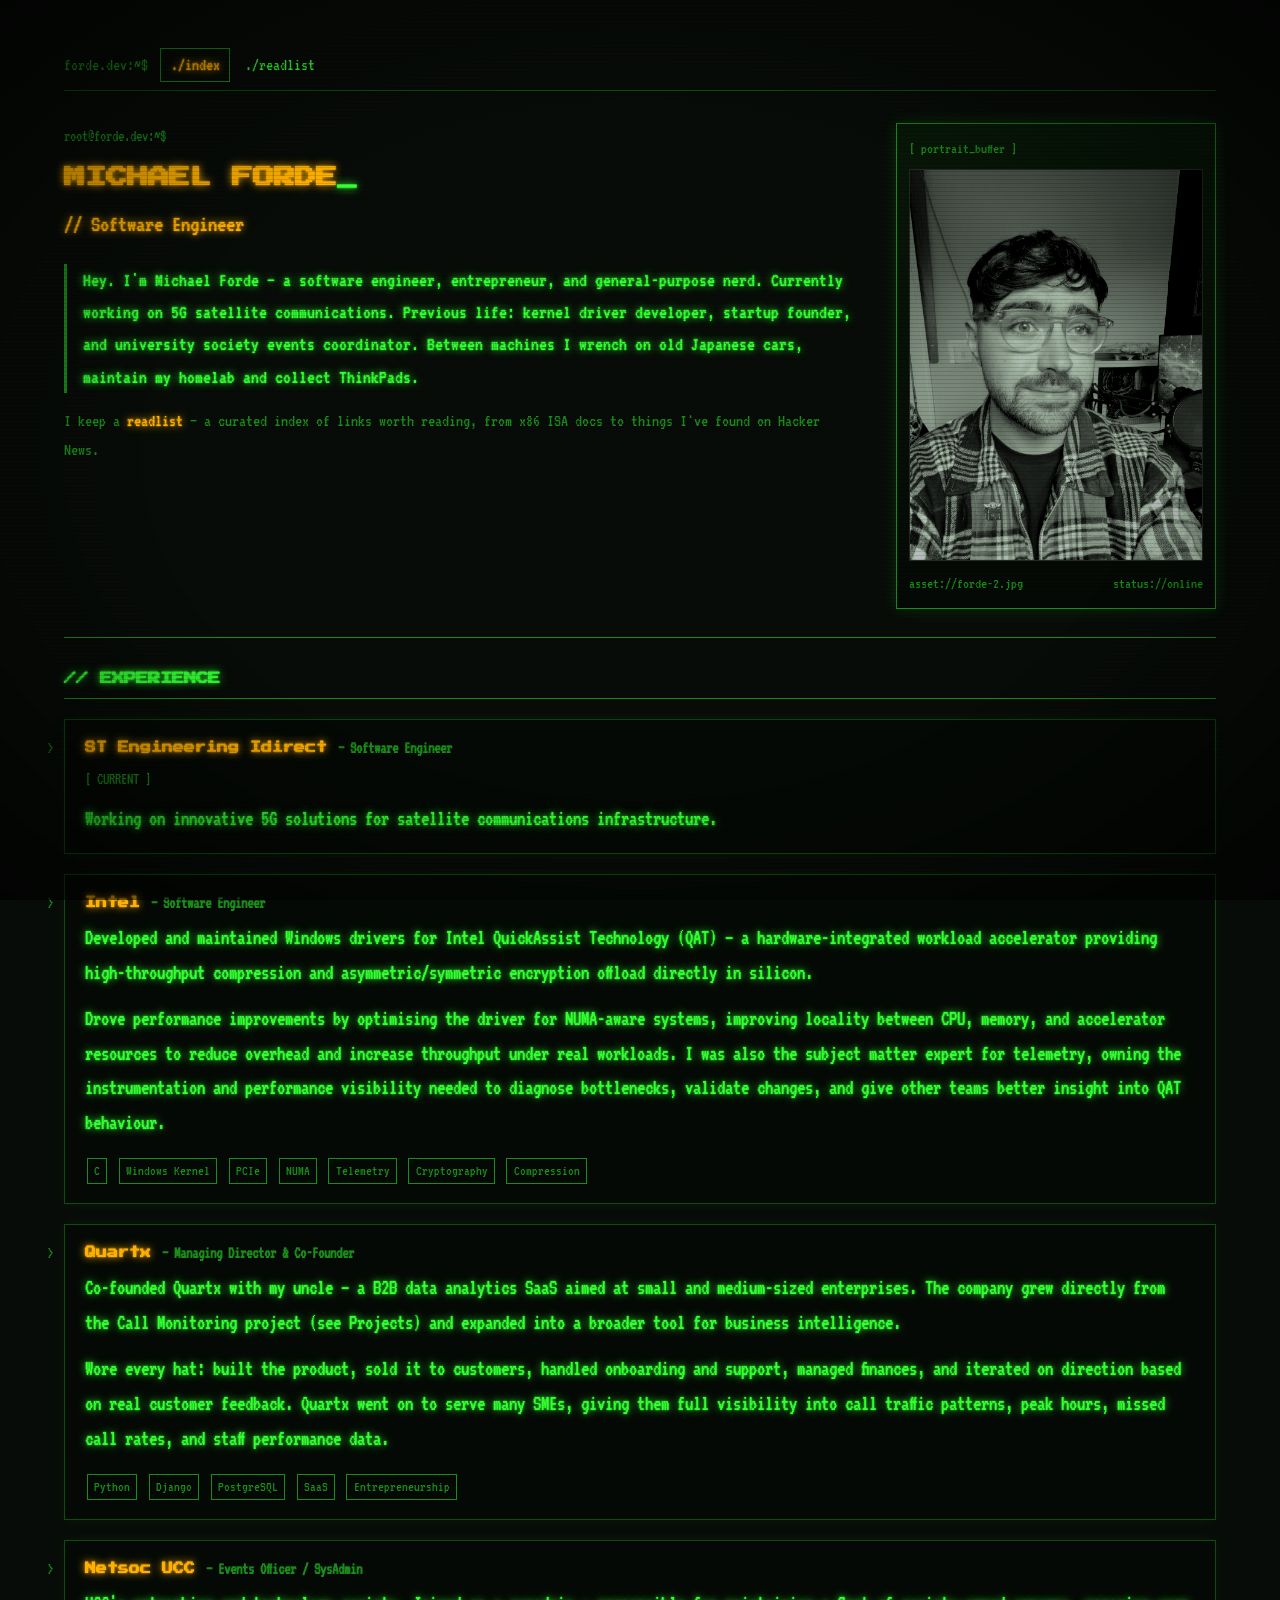
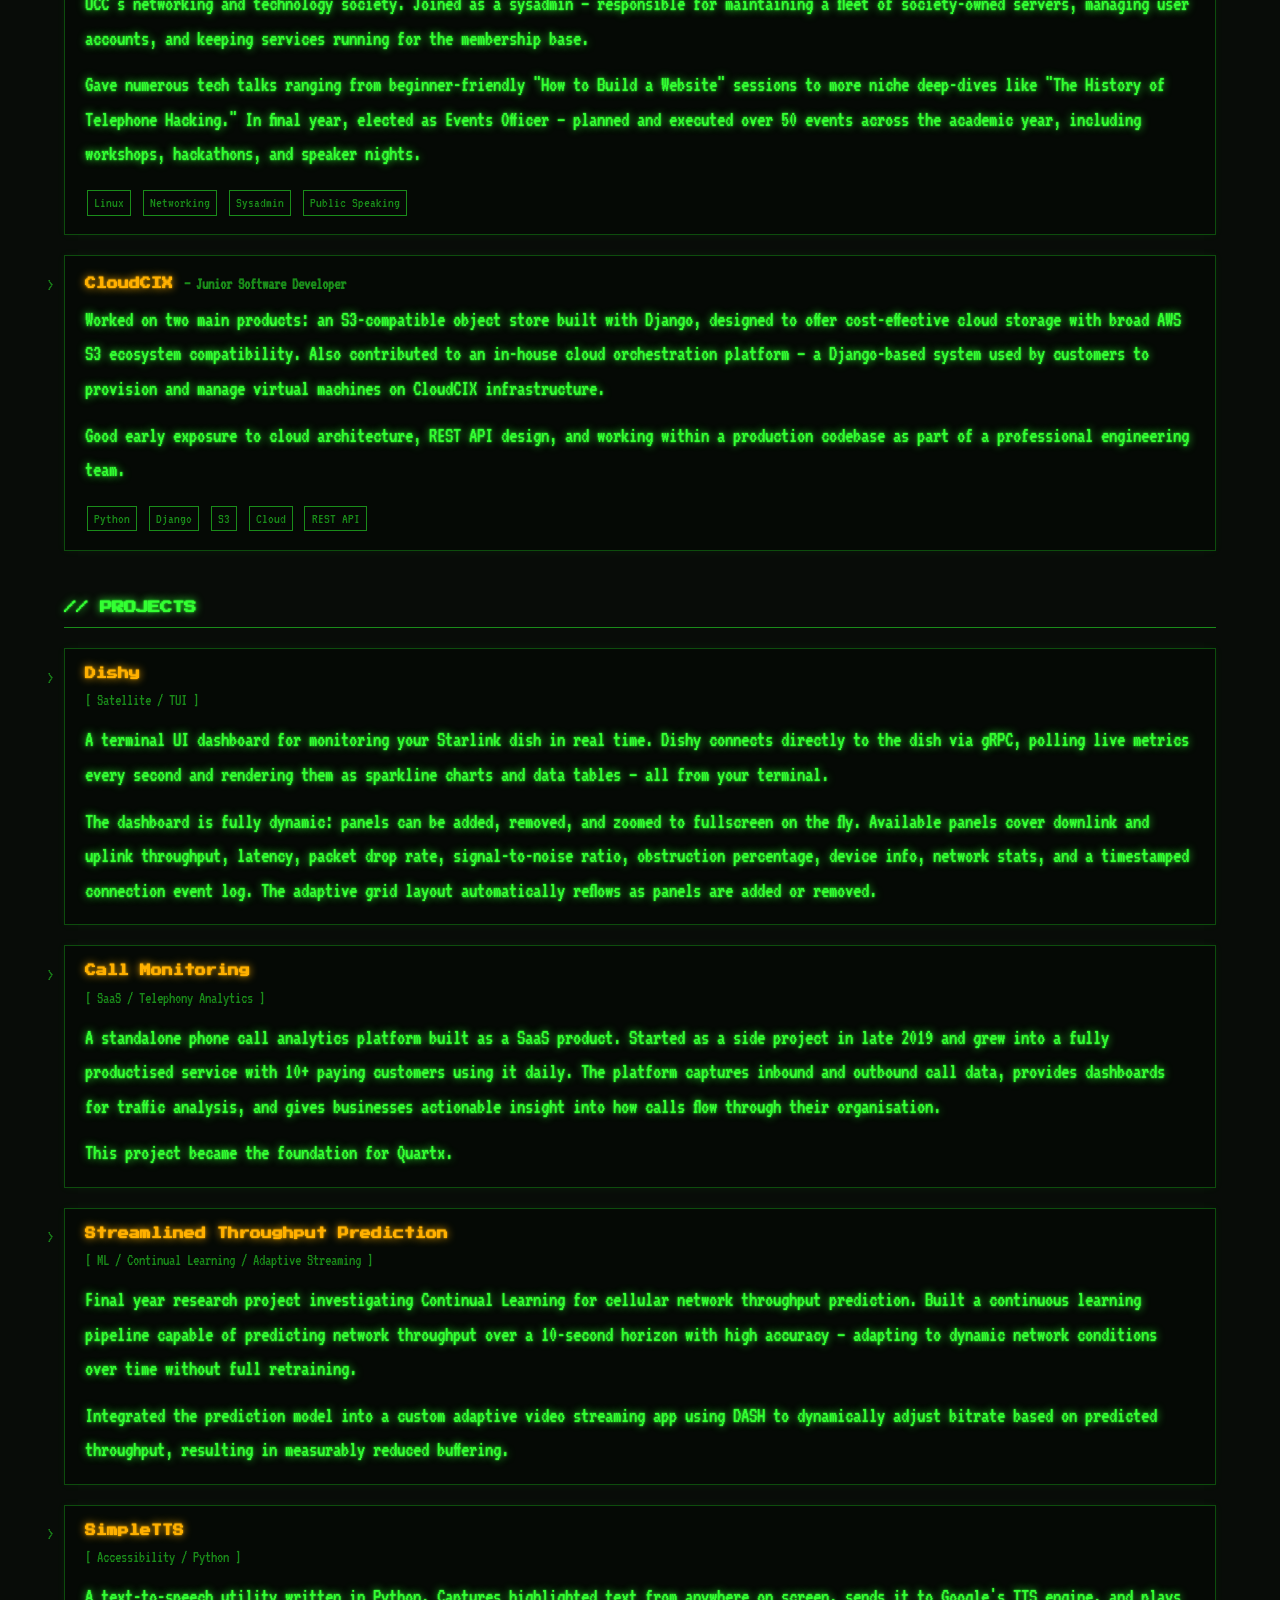
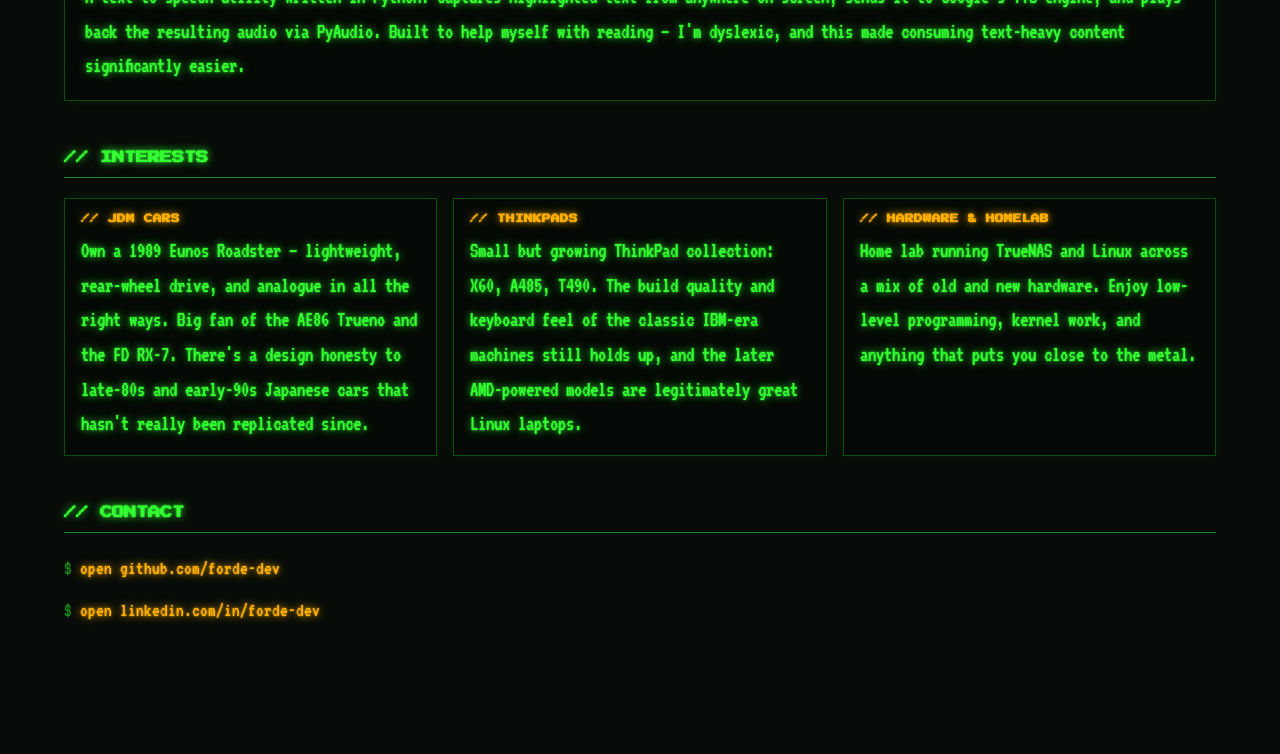
==== commit 17686cbd: "Update index.html" ====
--- a/index.html
+++ b/index.html
@@ -158,6 +158,23 @@
       <!-- PROJECTS -->
       <article>
         <h2>// PROJECTS</h2>
+        
+        <section>
+          <h3>Dishy</h3>
+          <p class="section-meta">[ Satellite / TUI ]</p>
+          <p>
+            A terminal UI dashboard for monitoring your Starlink dish in real time. Dishy connects
+            directly to the dish via gRPC, polling live metrics every second and rendering them as
+            sparkline charts and data tables — all from your terminal.
+          </p>
+          <p>
+            The dashboard is fully dynamic: panels can be added, removed, and zoomed to fullscreen
+            on the fly. Available panels cover downlink and uplink throughput, latency, packet drop
+            rate, signal-to-noise ratio, obstruction percentage, device info, network stats, and a
+            timestamped connection event log. The adaptive grid layout automatically reflows as
+            panels are added or removed.
+          </p>
+        </section>
 
         <section>
           <h3>Call Monitoring</h3>
@@ -243,12 +260,12 @@
       <article>
         <h2>// CONTACT</h2>
         <ul class="contact-links">
-          <li><a href="https://github.com/forde-dev" target="_blank" rel="noopener noreferrer">open github.com/fordedev</a></li>
-          <li><a href="https://www.linkedin.com/in/forde-dev/" target="_blank" rel="noopener noreferrer">open linkedin.com/in/fordedev</a></li>
+          <li><a href="https://github.com/forde-dev" target="_blank" rel="noopener noreferrer">open github.com/forde-dev</a></li>
+          <li><a href="https://www.linkedin.com/in/forde-dev/" target="_blank" rel="noopener noreferrer">open linkedin.com/in/forde-dev</a></li>
         </ul>
       </article>
 
     </div>
 
   </body>
-</html>+</html>
